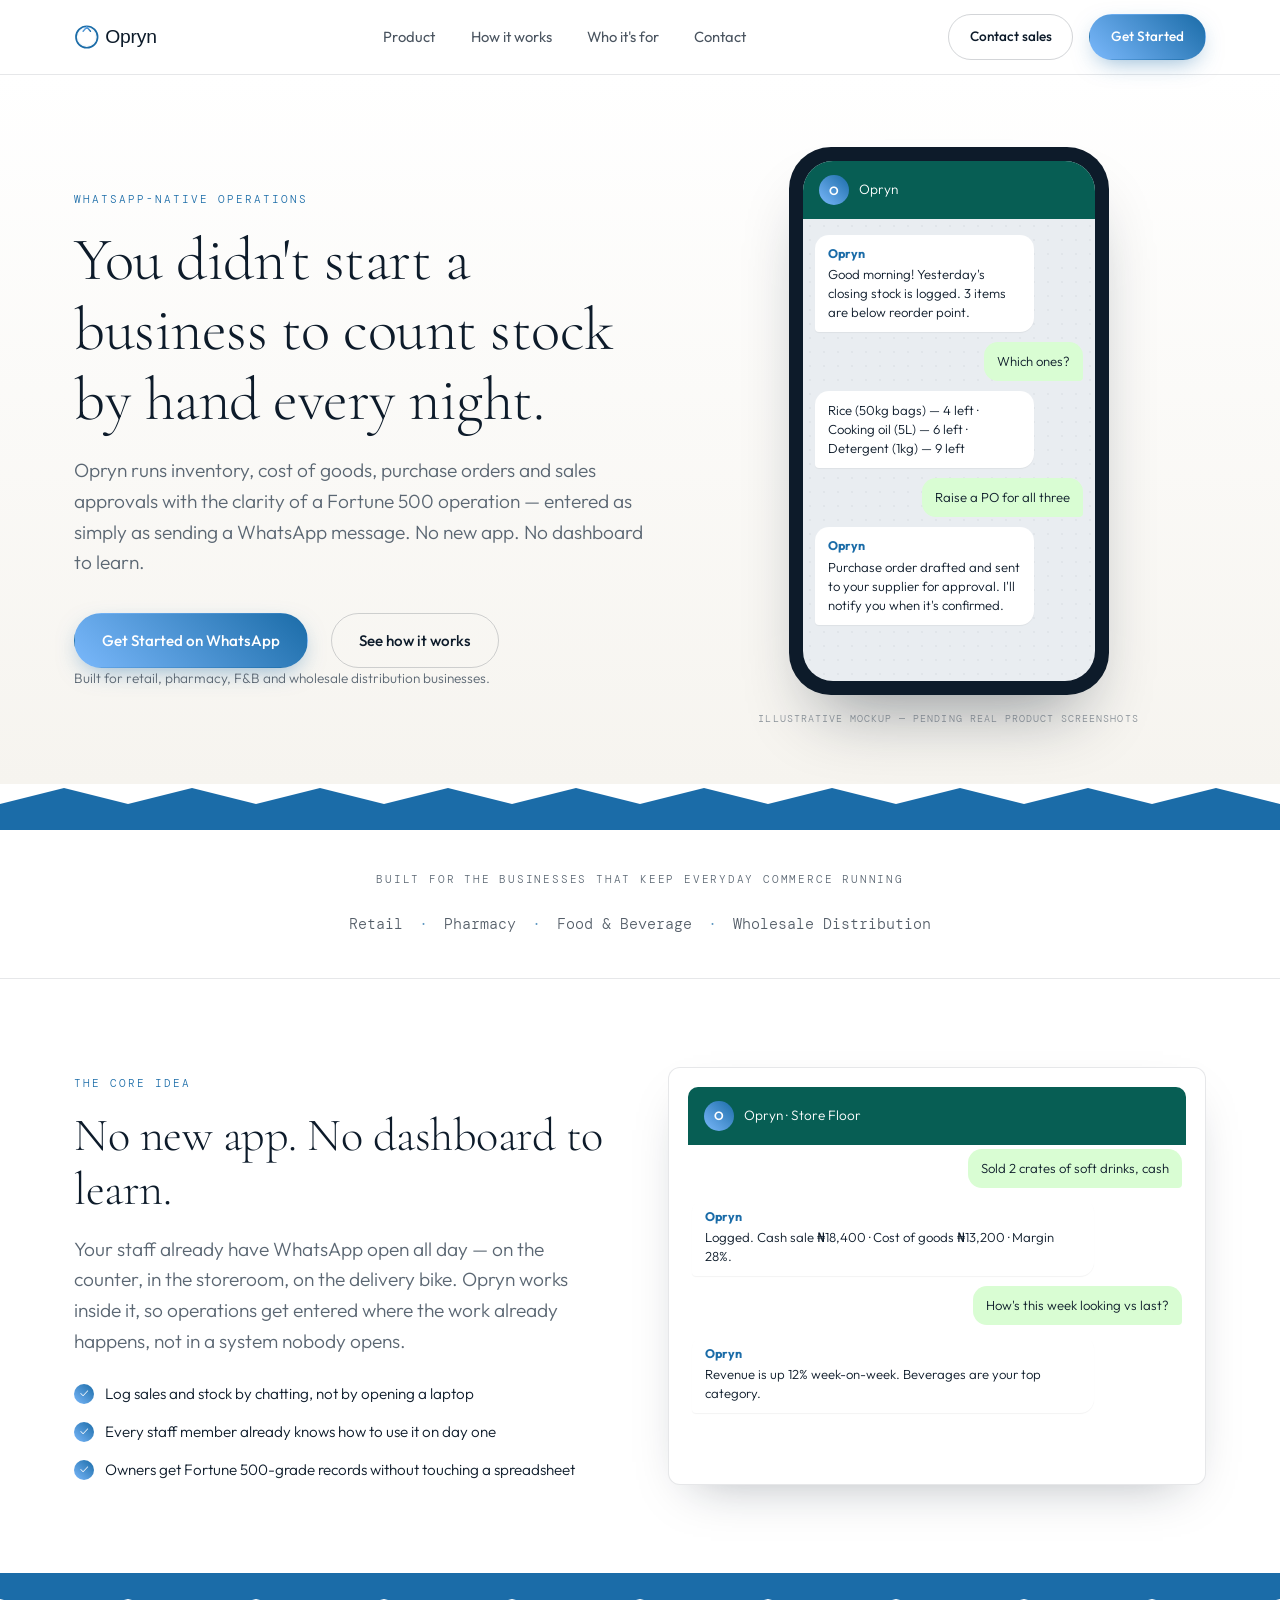
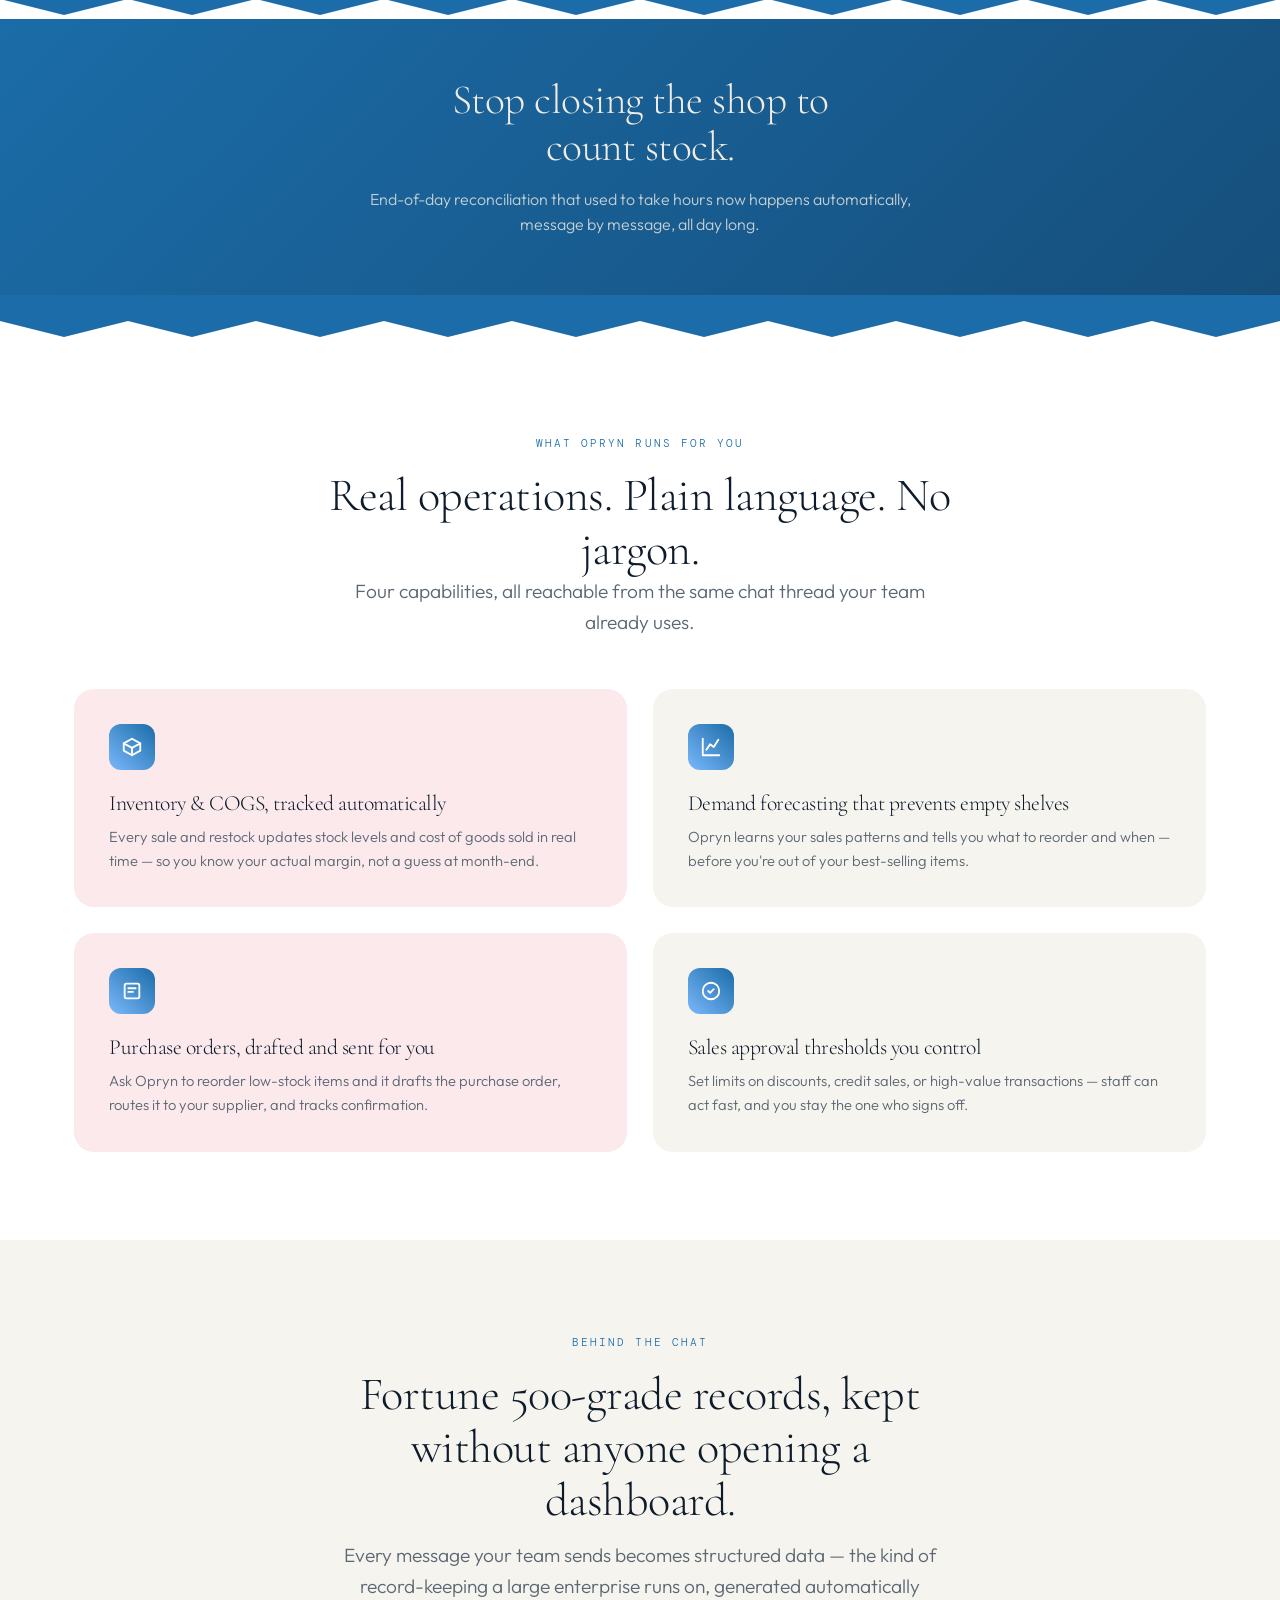
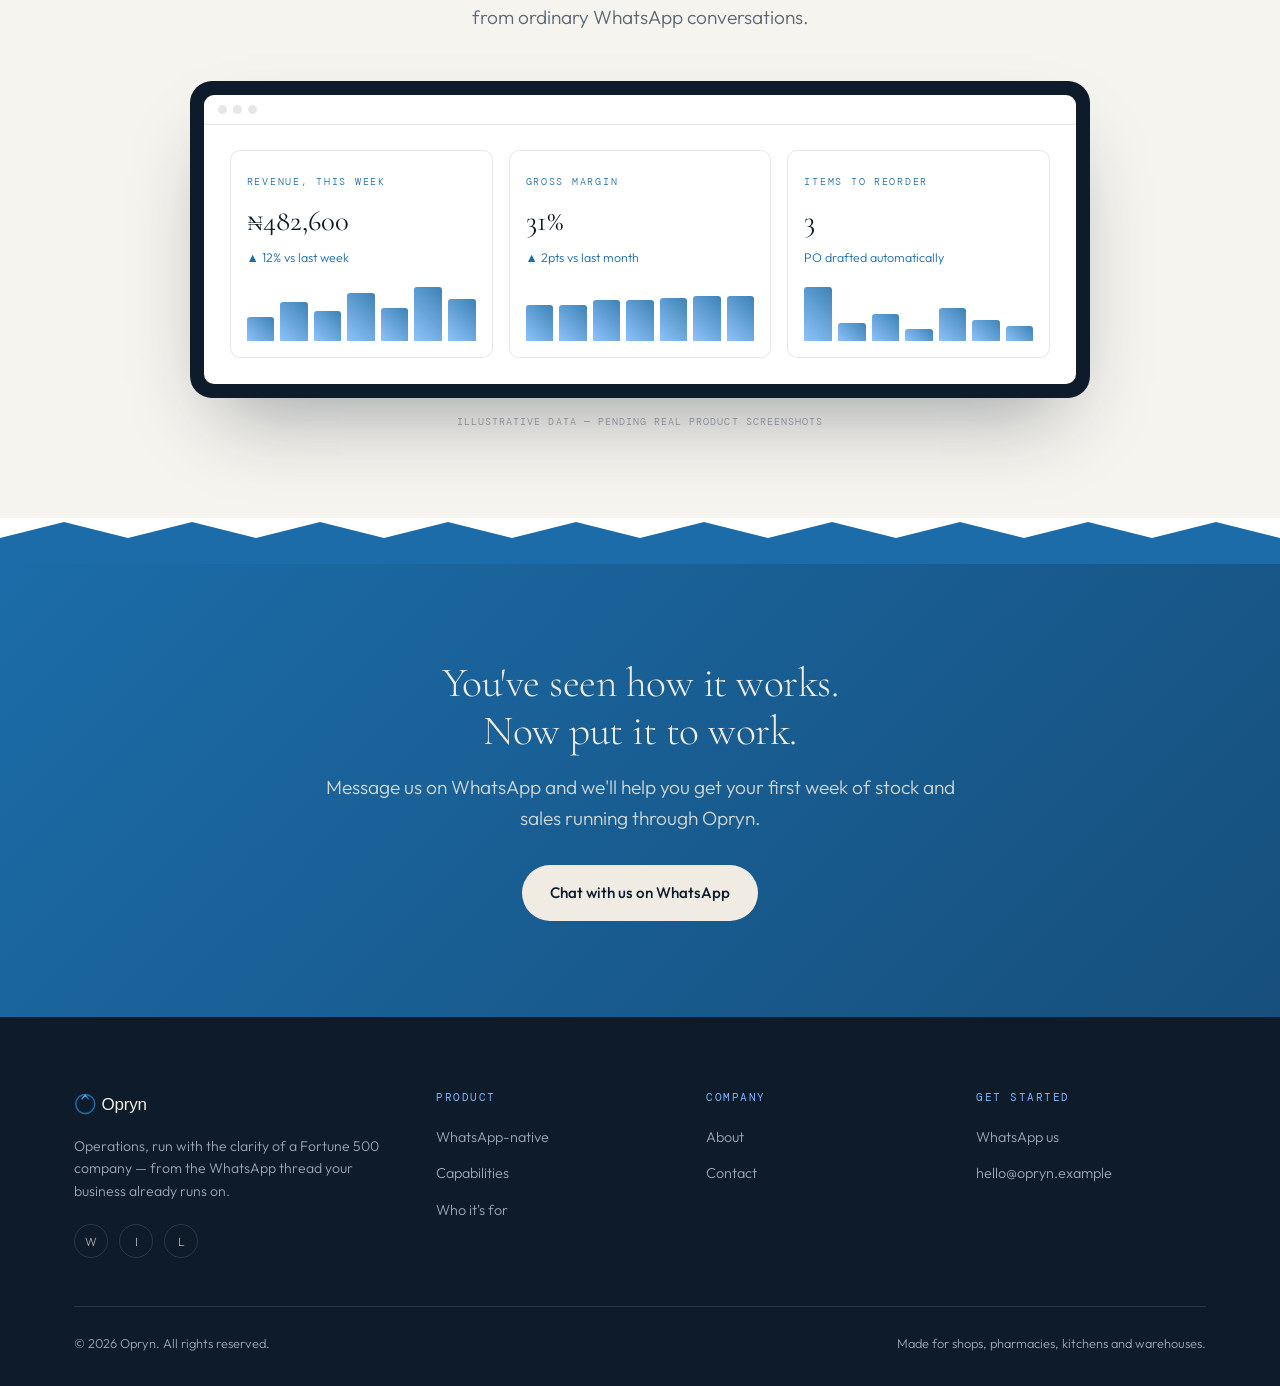
==== index.html @ f6ebc521 "Add first pass of Opryn landing page Static HTML/CSS/JS site following CLAUDE.md brand tokens and po" ====
<!DOCTYPE html>
<html lang="en">
<head>
  <meta charset="UTF-8">
  <meta name="viewport" content="width=device-width, initial-scale=1.0">
  <title>Opryn — Run your operations like a Fortune 500, from WhatsApp</title>
  <meta name="description" content="Opryn is the WhatsApp-native operations platform for traditional retail, pharmacy, F&B and wholesale businesses. Inventory, COGS, forecasting and purchase orders — no app to download, no dashboard to learn.">
  <link rel="icon" type="image/svg+xml" href="assets/icon-mark.svg">
  <link rel="preconnect" href="https://fonts.googleapis.com">
  <link href="https://fonts.googleapis.com/css2?family=Cormorant+Garamond:ital,wght@0,300;0,400;0,600;1,300&family=DM+Mono:wght@300;400;500&family=Outfit:wght@300;400;500;600;700&display=swap" rel="stylesheet">
  <link rel="stylesheet" href="css/styles.css">
</head>
<body>

  <!-- ============================= HEADER ============================= -->
  <header class="site-header">
    <nav class="nav container">
      <a href="#top" class="nav__logo">
        <img src="assets/logo-horizontal-light.svg" alt="Opryn">
      </a>

      <ul class="nav__links" id="navLinks">
        <li><a href="#whatsapp-native">Product</a></li>
        <li><a href="#capabilities">How it works</a></li>
        <li><a href="#who-its-for">Who it's for</a></li>
        <li><a href="#contact">Contact</a></li>
      </ul>

      <div class="nav__actions">
        <a href="#contact" class="btn btn--ghost btn--sm">Contact sales</a>
        <a href="https://wa.me/000000000000?text=Hi%20Opryn%2C%20I%27d%20like%20to%20get%20started" class="btn btn--primary btn--sm" target="_blank" rel="noopener">Get Started</a>
        <button class="nav__toggle" id="navToggle" aria-label="Toggle menu" aria-expanded="false">
          <span></span><span></span><span></span>
        </button>
      </div>
    </nav>
  </header>

  <main id="top">

    <!-- ============================= HERO ============================= -->
    <section class="hero">
      <div class="container hero__grid">
        <div class="hero__copy">
          <span class="eyebrow">WhatsApp-native operations</span>
          <h1>You didn't start a business to count stock by hand every night.</h1>
          <p class="lede">Opryn runs inventory, cost of goods, purchase orders and sales approvals with the clarity of a Fortune 500 operation — entered as simply as sending a WhatsApp message. No new app. No dashboard to learn.</p>

          <div class="hero__actions">
            <a href="https://wa.me/000000000000?text=Hi%20Opryn%2C%20I%27d%20like%20to%20get%20started" class="btn btn--primary" target="_blank" rel="noopener">
              Get Started on WhatsApp
            </a>
            <a href="#whatsapp-native" class="btn btn--ghost">See how it works</a>
          </div>
          <p class="hero__note">Built for retail, pharmacy, F&amp;B and wholesale distribution businesses.</p>
        </div>

        <div class="hero__visual">
          <div class="phone">
            <div class="phone__screen">
              <div class="phone__bar">
                <span class="avatar">O</span>
                <span>Opryn</span>
              </div>
              <div class="phone__thread">
                <div class="bubble bubble--in"><strong>Opryn</strong>Good morning! Yesterday's closing stock is logged. 3 items are below reorder point.</div>
                <div class="bubble bubble--out">Which ones?</div>
                <div class="bubble bubble--in">Rice (50kg bags) — 4 left · Cooking oil (5L) — 6 left · Detergent (1kg) — 9 left</div>
                <div class="bubble bubble--out">Raise a PO for all three</div>
                <div class="bubble bubble--in"><strong>Opryn</strong>Purchase order drafted and sent to your supplier for approval. I'll notify you when it's confirmed.</div>
              </div>
            </div>
          </div>
          <p class="mockup-flag">Illustrative mockup — pending real product screenshots</p>
        </div>
      </div>
    </section>

    <div class="wave-divider" aria-hidden="true">
      <svg viewBox="0 0 1200 46" preserveAspectRatio="none" xmlns="http://www.w3.org/2000/svg">
        <path d="M0,46 L0,20 L60,4 L120,20 L180,4 L240,20 L300,4 L360,20 L420,4 L480,20 L540,4 L600,20 L660,4 L720,20 L780,4 L840,20 L900,4 L960,20 L1020,4 L1080,20 L1140,4 L1200,20 L1200,46 Z" fill="#1B6CA8"/>
      </svg>
    </div>

    <!-- ============================= VERTICALS STRIP ============================= -->
    <section class="verticals" id="who-its-for">
      <div class="container">
        <p class="verticals__label">Built for the businesses that keep everyday commerce running</p>
        <div class="verticals__row">
          <span>Retail</span><span class="dot">·</span>
          <span>Pharmacy</span><span class="dot">·</span>
          <span>Food &amp; Beverage</span><span class="dot">·</span>
          <span>Wholesale Distribution</span>
        </div>
      </div>
    </section>

    <!-- ============================= ZERO DASHBOARD ============================= -->
    <section class="split" id="whatsapp-native">
      <div class="container split__grid">
        <div>
          <span class="eyebrow">The core idea</span>
          <h2>No new app. No dashboard to learn.</h2>
          <p class="lede">Your staff already have WhatsApp open all day — on the counter, in the storeroom, on the delivery bike. Opryn works inside it, so operations get entered where the work already happens, not in a system nobody opens.</p>
          <ul class="checklist">
            <li><span class="tick">✓</span> Log sales and stock by chatting, not by opening a laptop</li>
            <li><span class="tick">✓</span> Every staff member already knows how to use it on day one</li>
            <li><span class="tick">✓</span> Owners get Fortune 500-grade records without touching a spreadsheet</li>
          </ul>
        </div>

        <div class="visual-card chat-mock">
          <div class="phone__bar" style="border-radius: 10px 10px 0 0;">
            <span class="avatar">O</span>
            <span>Opryn · Store Floor</span>
          </div>
          <div class="phone__thread">
            <div class="bubble bubble--out">Sold 2 crates of soft drinks, cash</div>
            <div class="bubble bubble--in"><strong>Opryn</strong>Logged. Cash sale ₦18,400 · Cost of goods ₦13,200 · Margin 28%.</div>
            <div class="bubble bubble--out">How's this week looking vs last?</div>
            <div class="bubble bubble--in"><strong>Opryn</strong>Revenue is up 12% week-on-week. Beverages are your top category.</div>
          </div>
        </div>
      </div>
    </section>

    <!-- ============================= BANNER ============================= -->
    <div class="wave-divider" aria-hidden="true">
      <svg viewBox="0 0 1200 46" preserveAspectRatio="none" xmlns="http://www.w3.org/2000/svg">
        <path d="M0,0 L0,26 L60,42 L120,26 L180,42 L240,26 L300,42 L360,26 L420,42 L480,26 L540,42 L600,26 L660,42 L720,26 L780,42 L840,26 L900,42 L960,26 L1020,42 L1080,26 L1140,42 L1200,26 L1200,0 Z" fill="#1B6CA8"/>
      </svg>
    </div>
    <section class="banner">
      <div class="container">
        <h2>Stop closing the shop to count stock.</h2>
        <p>End-of-day reconciliation that used to take hours now happens automatically, message by message, all day long.</p>
      </div>
    </section>
    <div class="wave-divider" aria-hidden="true" style="transform: rotate(180deg);">
      <svg viewBox="0 0 1200 46" preserveAspectRatio="none" xmlns="http://www.w3.org/2000/svg">
        <path d="M0,46 L0,20 L60,4 L120,20 L180,4 L240,20 L300,4 L360,20 L420,4 L480,20 L540,4 L600,20 L660,4 L720,20 L780,4 L840,20 L900,4 L960,20 L1020,4 L1080,20 L1140,4 L1200,20 L1200,46 Z" fill="#1B6CA8"/>
      </svg>
    </div>

    <!-- ============================= CAPABILITIES GRID ============================= -->
    <section class="features" id="capabilities">
      <div class="container">
        <div class="features__head">
          <span class="eyebrow">What Opryn runs for you</span>
          <h2>Real operations. Plain language. No jargon.</h2>
          <p class="lede">Four capabilities, all reachable from the same chat thread your team already uses.</p>
        </div>

        <div class="feature-grid">
          <article class="feature-card">
            <div class="icon">
              <svg viewBox="0 0 24 24" fill="none" stroke-width="2" stroke-linecap="round" stroke-linejoin="round"><path d="M21 8l-9-5-9 5 9 5 9-5z"/><path d="M3 8v8l9 5 9-5V8"/><path d="M12 13v8"/></svg>
            </div>
            <h3>Inventory &amp; COGS, tracked automatically</h3>
            <p>Every sale and restock updates stock levels and cost of goods sold in real time — so you know your actual margin, not a guess at month-end.</p>
          </article>

          <article class="feature-card">
            <div class="icon">
              <svg viewBox="0 0 24 24" fill="none" stroke-width="2" stroke-linecap="round" stroke-linejoin="round"><path d="M3 3v18h18"/><path d="M7 15l4-6 4 3 5-8"/></svg>
            </div>
            <h3>Demand forecasting that prevents empty shelves</h3>
            <p>Opryn learns your sales patterns and tells you what to reorder and when — before you're out of your best-selling items.</p>
          </article>

          <article class="feature-card">
            <div class="icon">
              <svg viewBox="0 0 24 24" fill="none" stroke-width="2" stroke-linecap="round" stroke-linejoin="round"><rect x="4" y="4" width="16" height="16" rx="2"/><path d="M8 9h8M8 13h5"/></svg>
            </div>
            <h3>Purchase orders, drafted and sent for you</h3>
            <p>Ask Opryn to reorder low-stock items and it drafts the purchase order, routes it to your supplier, and tracks confirmation.</p>
          </article>

          <article class="feature-card">
            <div class="icon">
              <svg viewBox="0 0 24 24" fill="none" stroke-width="2" stroke-linecap="round" stroke-linejoin="round"><path d="M9 12l2 2 4-4"/><circle cx="12" cy="12" r="9"/></svg>
            </div>
            <h3>Sales approval thresholds you control</h3>
            <p>Set limits on discounts, credit sales, or high-value transactions — staff can act fast, and you stay the one who signs off.</p>
          </article>
        </div>
      </div>
    </section>

    <!-- ============================= PROOF / MOCKUP ============================= -->
    <section class="proof">
      <div class="container">
        <div class="proof__head">
          <span class="eyebrow">Behind the chat</span>
          <h2>Fortune 500-grade records, kept without anyone opening a dashboard.</h2>
          <p class="lede">Every message your team sends becomes structured data — the kind of record-keeping a large enterprise runs on, generated automatically from ordinary WhatsApp conversations.</p>
        </div>

        <div class="device-frame">
          <div class="device-frame__screen">
            <div class="device-frame__bar"><span></span><span></span><span></span></div>
            <div class="device-frame__body">
              <div class="dash-card">
                <span class="eyebrow">Revenue, this week</span>
                <div class="value">₦482,600</div>
                <div class="delta">▲ 12% vs last week</div>
                <div class="bar-row"><i style="height:40%"></i><i style="height:65%"></i><i style="height:50%"></i><i style="height:80%"></i><i style="height:55%"></i><i style="height:90%"></i><i style="height:70%"></i></div>
              </div>
              <div class="dash-card">
                <span class="eyebrow">Gross margin</span>
                <div class="value">31%</div>
                <div class="delta">▲ 2pts vs last month</div>
                <div class="bar-row"><i style="height:60%"></i><i style="height:60%"></i><i style="height:68%"></i><i style="height:68%"></i><i style="height:72%"></i><i style="height:75%"></i><i style="height:75%"></i></div>
              </div>
              <div class="dash-card">
                <span class="eyebrow">Items to reorder</span>
                <div class="value">3</div>
                <div class="delta">PO drafted automatically</div>
                <div class="bar-row"><i style="height:90%"></i><i style="height:30%"></i><i style="height:45%"></i><i style="height:20%"></i><i style="height:55%"></i><i style="height:35%"></i><i style="height:25%"></i></div>
              </div>
            </div>
          </div>
        </div>
        <p class="mockup-flag">Illustrative data — pending real product screenshots</p>
      </div>
    </section>

    <div class="wave-divider" aria-hidden="true">
      <svg viewBox="0 0 1200 46" preserveAspectRatio="none" xmlns="http://www.w3.org/2000/svg">
        <path d="M0,46 L0,20 L60,4 L120,20 L180,4 L240,20 L300,4 L360,20 L420,4 L480,20 L540,4 L600,20 L660,4 L720,20 L780,4 L840,20 L900,4 L960,20 L1020,4 L1080,20 L1140,4 L1200,20 L1200,46 Z" fill="#1B6CA8"/>
      </svg>
    </div>

    <!-- ============================= FINAL CTA ============================= -->
    <section class="final-cta banner" id="contact">
      <div class="container">
        <h2>You've seen how it works. Now put it to work.</h2>
        <p class="lede" style="color: rgba(240,236,228,0.85); margin: 0 auto 2rem;">Message us on WhatsApp and we'll help you get your first week of stock and sales running through Opryn.</p>
        <div class="hero__actions">
          <a href="https://wa.me/000000000000?text=Hi%20Opryn%2C%20I%27d%20like%20to%20get%20started" class="btn btn--on-dark" target="_blank" rel="noopener">Chat with us on WhatsApp</a>
        </div>
      </div>
    </section>

  </main>

  <!-- ============================= FOOTER ============================= -->
  <footer class="site-footer">
    <div class="container">
      <div class="footer__top">
        <div class="footer__brand">
          <img src="assets/logo-horizontal-dark.svg" alt="Opryn">
          <p>Operations, run with the clarity of a Fortune 500 company — from the WhatsApp thread your business already runs on.</p>
          <div class="footer__social">
            <!-- Placeholder — replace with real social profiles when available -->
            <a href="#" aria-label="WhatsApp">W</a>
            <a href="#" aria-label="Instagram">I</a>
            <a href="#" aria-label="LinkedIn">L</a>
          </div>
        </div>

        <div class="footer__col">
          <h4>Product</h4>
          <ul>
            <li><a href="#whatsapp-native">WhatsApp-native</a></li>
            <li><a href="#capabilities">Capabilities</a></li>
            <li><a href="#who-its-for">Who it's for</a></li>
          </ul>
        </div>

        <div class="footer__col">
          <h4>Company</h4>
          <ul>
            <li><a href="#top">About</a></li>
            <li><a href="#contact">Contact</a></li>
          </ul>
        </div>

        <div class="footer__col">
          <h4>Get started</h4>
          <ul>
            <li><a href="https://wa.me/000000000000" target="_blank" rel="noopener">WhatsApp us</a></li>
            <!-- Placeholder — replace with real contact email when available -->
            <li><a href="mailto:hello@opryn.example">hello@opryn.example</a></li>
          </ul>
        </div>
      </div>

      <div class="footer__bottom">
        <span>&copy; 2026 Opryn. All rights reserved.</span>
        <span>Made for shops, pharmacies, kitchens and warehouses.</span>
      </div>
    </div>
  </footer>

  <script src="js/main.js"></script>
</body>
</html>
---- css/styles.css ----
/* ==========================================================================
   Opryn — Landing Page Styles
   Brand tokens per CLAUDE.md (Opryn OS 2.0 Premium Brand Identity System)
   ========================================================================== */

:root {
  --navy: #0D1B2A;
  --primary-blue: #1B6CA8;
  --accent-blue: #4f9cf9;
  --light-blue: #7ab8fb;
  --cream: #f0ece4;
  --dark-bg: #0a0a0a;

  --ink: var(--navy);
  --muted: #5b6773;
  --muted-on-dark: #9aa7b4;
  --line: rgba(13, 27, 42, 0.1);
  --surface: #ffffff;
  --surface-tint: #f6f4ef;
  --pink: #fbe9ec;

  --gradient: linear-gradient(45deg, var(--light-blue), var(--primary-blue));

  --font-display: 'Cormorant Garamond', Georgia, serif;
  --font-body: 'Outfit', -apple-system, BlinkMacSystemFont, 'Segoe UI', sans-serif;
  --font-mono: 'DM Mono', 'SFMono-Regular', Consolas, monospace;

  --container: 1180px;
  --radius: 20px;
  --radius-sm: 12px;
}

* { box-sizing: border-box; margin: 0; padding: 0; }

html { scroll-behavior: smooth; }

body {
  font-family: var(--font-body);
  font-weight: 300;
  color: var(--ink);
  background: var(--surface);
  line-height: 1.6;
  -webkit-font-smoothing: antialiased;
  overflow-x: hidden;
}

img, svg { max-width: 100%; display: block; }

a { color: inherit; text-decoration: none; }

.container {
  max-width: var(--container);
  margin: 0 auto;
  padding: 0 24px;
}

.eyebrow {
  font-family: var(--font-mono);
  font-size: 0.7rem;
  letter-spacing: 0.18em;
  text-transform: uppercase;
  color: var(--primary-blue);
  margin-bottom: 1rem;
  display: inline-block;
}

.eyebrow--on-dark { color: var(--light-blue); }

h1, h2, h3 {
  font-family: var(--font-display);
  font-weight: 300;
  line-height: 1.15;
  letter-spacing: -0.5px;
  color: var(--ink);
}

h2 { font-size: clamp(2rem, 4vw, 2.9rem); }
h3 { font-size: clamp(1.4rem, 2.4vw, 1.8rem); }

p { color: var(--muted); }

.lede {
  font-size: clamp(1.05rem, 1.6vw, 1.2rem);
  color: var(--muted);
  max-width: 46ch;
  font-weight: 300;
}

/* ---- Buttons ---- */

.btn {
  display: inline-flex;
  align-items: center;
  gap: 0.5rem;
  font-family: var(--font-body);
  font-weight: 500;
  font-size: 0.95rem;
  padding: 0.9rem 1.7rem;
  border-radius: 999px;
  border: 1px solid transparent;
  cursor: pointer;
  transition: transform 0.15s ease, box-shadow 0.15s ease, background 0.15s ease;
  white-space: nowrap;
}

.btn--primary {
  background: var(--gradient);
  color: #fff;
  box-shadow: 0 8px 24px -8px rgba(27, 108, 168, 0.55);
}

.btn--primary:hover { transform: translateY(-2px); box-shadow: 0 12px 28px -8px rgba(27, 108, 168, 0.6); }

.btn--ghost {
  background: transparent;
  border-color: rgba(13, 27, 42, 0.18);
  color: var(--ink);
}

.btn--ghost:hover { border-color: var(--primary-blue); color: var(--primary-blue); }

.btn--on-dark {
  background: var(--cream);
  color: var(--navy);
}

.btn--on-dark:hover { transform: translateY(-2px); }

.btn--sm { padding: 0.7rem 1.3rem; font-size: 0.85rem; }

/* ==========================================================================
   Header / Nav
   ========================================================================== */

.site-header {
  position: sticky;
  top: 0;
  z-index: 100;
  background: rgba(255, 255, 255, 0.9);
  backdrop-filter: blur(10px);
  border-bottom: 1px solid var(--line);
}

.nav {
  display: flex;
  align-items: center;
  justify-content: space-between;
  padding: 14px 24px;
}

.nav__logo { display: flex; align-items: center; }
.nav__logo img { height: 34px; width: auto; }

.nav__links {
  display: flex;
  gap: 2.2rem;
  list-style: none;
  font-size: 0.92rem;
  font-weight: 400;
}

.nav__links a { color: var(--ink); opacity: 0.75; transition: opacity 0.15s; }
.nav__links a:hover { opacity: 1; }

.nav__actions { display: flex; align-items: center; gap: 1rem; }

.nav__toggle {
  display: none;
  background: none;
  border: none;
  cursor: pointer;
  padding: 8px;
}
.nav__toggle span {
  display: block;
  width: 22px;
  height: 2px;
  background: var(--navy);
  margin: 5px 0;
  transition: transform 0.2s, opacity 0.2s;
}

/* ==========================================================================
   Hero
   ========================================================================== */

.hero {
  padding: 4.5rem 0 3.5rem;
  background: linear-gradient(180deg, var(--surface) 0%, var(--surface-tint) 100%);
}

.hero__grid {
  display: grid;
  grid-template-columns: 1.05fr 0.95fr;
  gap: 3rem;
  align-items: center;
}

.hero h1 {
  font-size: clamp(2.4rem, 5vw, 3.8rem);
  margin-bottom: 1.3rem;
}

.hero__actions {
  display: flex;
  align-items: center;
  gap: 1.4rem;
  margin-top: 2.2rem;
  flex-wrap: wrap;
}

.hero__note {
  font-size: 0.85rem;
  color: var(--muted);
}

/* Phone mockup (placeholder — no real product screenshots yet) */

.phone {
  position: relative;
  margin: 0 auto;
  width: min(320px, 84vw);
  border-radius: 42px;
  background: var(--navy);
  padding: 14px;
  box-shadow: 0 40px 70px -30px rgba(13, 27, 42, 0.45);
}

.phone__screen {
  background: #e9edf1;
  border-radius: 30px;
  overflow: hidden;
  min-height: 520px;
  display: flex;
  flex-direction: column;
}

.phone__bar {
  background: #075e54;
  color: #fff;
  padding: 14px 16px;
  display: flex;
  align-items: center;
  gap: 10px;
  font-size: 0.85rem;
}

.phone__bar .avatar {
  width: 30px;
  height: 30px;
  border-radius: 50%;
  background: var(--gradient);
  display: flex;
  align-items: center;
  justify-content: center;
  font-family: var(--font-body);
  font-weight: 600;
  font-size: 0.75rem;
  color: #fff;
}

.phone__thread {
  flex: 1;
  padding: 16px 12px;
  display: flex;
  flex-direction: column;
  gap: 10px;
  background-image: radial-gradient(rgba(13,27,42,0.04) 1px, transparent 1px);
  background-size: 14px 14px;
}

.bubble {
  max-width: 82%;
  padding: 10px 13px;
  border-radius: 14px;
  font-size: 0.82rem;
  line-height: 1.45;
}

.bubble--in {
  background: #fff;
  align-self: flex-start;
  border-bottom-left-radius: 4px;
  color: var(--ink);
  box-shadow: 0 1px 1px rgba(0,0,0,0.05);
}

.bubble--out {
  background: #d9fdd3;
  align-self: flex-end;
  border-bottom-right-radius: 4px;
  color: var(--ink);
}

.bubble strong { display: block; font-size: 0.78rem; color: var(--primary-blue); margin-bottom: 2px; }

.mockup-flag {
  text-align: center;
  font-family: var(--font-mono);
  font-size: 0.65rem;
  letter-spacing: 0.1em;
  text-transform: uppercase;
  color: var(--muted);
  margin-top: 1rem;
  opacity: 0.7;
}

/* ==========================================================================
   Wave divider
   ========================================================================== */

.wave-divider {
  display: block;
  width: 100%;
  line-height: 0;
}

.wave-divider svg { width: 100%; height: 46px; display: block; }

/* ==========================================================================
   Verticals strip
   ========================================================================== */

.verticals {
  padding: 2.6rem 0;
  background: var(--surface);
  border-bottom: 1px solid var(--line);
}

.verticals__label {
  text-align: center;
  font-family: var(--font-mono);
  font-size: 0.7rem;
  letter-spacing: 0.16em;
  text-transform: uppercase;
  color: var(--muted);
  margin-bottom: 1.4rem;
}

.verticals__row {
  display: flex;
  flex-wrap: wrap;
  justify-content: center;
  gap: 0.6rem 0;
  font-family: var(--font-mono);
  font-size: 0.95rem;
  color: var(--ink);
  opacity: 0.7;
}

.verticals__row span.dot { margin: 0 1rem; color: var(--primary-blue); }

/* ==========================================================================
   Split section (text + visual)
   ========================================================================== */

.split {
  padding: 5.5rem 0;
}

.split__grid {
  display: grid;
  grid-template-columns: 1fr 1fr;
  gap: 3.5rem;
  align-items: center;
}

.split--reverse .split__grid { direction: rtl; }
.split--reverse .split__grid > * { direction: ltr; }

.split h2 { margin-bottom: 1.1rem; }

.split ul.checklist {
  list-style: none;
  margin-top: 1.6rem;
  display: flex;
  flex-direction: column;
  gap: 0.85rem;
}

.split ul.checklist li {
  display: flex;
  gap: 0.7rem;
  align-items: flex-start;
  font-size: 0.95rem;
  color: var(--ink);
}

.split ul.checklist li .tick {
  flex: none;
  width: 20px;
  height: 20px;
  border-radius: 50%;
  background: var(--gradient);
  color: #fff;
  font-size: 0.7rem;
  display: flex;
  align-items: center;
  justify-content: center;
  margin-top: 2px;
}

.visual-card {
  background: var(--surface-tint);
  border-radius: var(--radius);
  padding: 2rem;
  border: 1px solid var(--line);
}

/* Chat mockup card used inside split sections */
.chat-mock {
  background: #fff;
  border-radius: var(--radius-sm);
  padding: 1.2rem;
  box-shadow: 0 20px 50px -25px rgba(13,27,42,0.35);
}

.chat-mock .phone__thread { min-height: 320px; padding: 4px; background: none; }

/* ==========================================================================
   Banner (full-bleed blue)
   ========================================================================== */

.banner {
  background: var(--primary-blue);
  background-image: linear-gradient(135deg, var(--primary-blue) 0%, #164f7c 100%);
  color: var(--cream);
  padding: 3.6rem 0;
  text-align: center;
}

.banner h2 {
  color: var(--cream);
  font-size: clamp(1.8rem, 4vw, 2.6rem);
  max-width: 20ch;
  margin: 0 auto;
}

.banner p { color: rgba(240, 236, 228, 0.8); margin-top: 0.9rem; max-width: 50ch; margin-left: auto; margin-right: auto; }

/* ==========================================================================
   Feature grid
   ========================================================================== */

.features {
  padding: 5.5rem 0;
  background: var(--surface);
}

.features__head {
  max-width: 640px;
  margin: 0 auto 3.2rem;
  text-align: center;
}

.features__head .lede { margin: 0 auto; }

.feature-grid {
  display: grid;
  grid-template-columns: repeat(2, 1fr);
  gap: 1.6rem;
}

.feature-card {
  background: var(--pink);
  border-radius: var(--radius);
  padding: 2.2rem;
  transition: transform 0.2s ease;
}

.feature-card:nth-child(2n) { background: var(--surface-tint); }

.feature-card:hover { transform: translateY(-4px); }

.feature-card .icon {
  width: 46px;
  height: 46px;
  border-radius: 12px;
  background: var(--gradient);
  display: flex;
  align-items: center;
  justify-content: center;
  margin-bottom: 1.3rem;
}

.feature-card .icon svg { width: 22px; height: 22px; stroke: #fff; }

.feature-card h3 { margin-bottom: 0.6rem; font-size: 1.35rem; }

.feature-card p { font-size: 0.92rem; }

/* ==========================================================================
   Proof / mockup section
   ========================================================================== */

.proof {
  padding: 5.5rem 0;
  background: var(--surface-tint);
}

.proof__head {
  text-align: center;
  max-width: 620px;
  margin: 0 auto 3rem;
}

.proof__head .lede { margin: 0.8rem auto 0; }

.device-frame {
  background: var(--navy);
  border-radius: 22px;
  padding: 14px;
  box-shadow: 0 40px 80px -30px rgba(13,27,42,0.4);
  max-width: 900px;
  margin: 0 auto;
}

.device-frame__screen {
  background: #fff;
  border-radius: 10px;
  overflow: hidden;
}

.device-frame__bar {
  display: flex;
  gap: 6px;
  padding: 10px 14px;
  border-bottom: 1px solid var(--line);
}

.device-frame__bar span {
  width: 9px; height: 9px; border-radius: 50%; background: var(--line);
}

.device-frame__body {
  padding: 1.6rem;
  display: grid;
  grid-template-columns: repeat(3, 1fr);
  gap: 1rem;
}

.dash-card {
  border: 1px solid var(--line);
  border-radius: 10px;
  padding: 1rem;
}

.dash-card .eyebrow { margin-bottom: 0.5rem; font-size: 0.6rem; }
.dash-card .value { font-family: var(--font-display); font-size: 1.8rem; color: var(--ink); font-weight: 400; }
.dash-card .delta { font-size: 0.78rem; color: var(--primary-blue); margin-top: 0.3rem; }

.bar-row { display: flex; align-items: flex-end; gap: 6px; height: 60px; margin-top: 0.8rem; }
.bar-row i { flex: 1; background: var(--gradient); border-radius: 3px 3px 0 0; opacity: 0.85; }

/* ==========================================================================
   Final CTA
   ========================================================================== */

.final-cta {
  padding: 6rem 0;
  text-align: center;
}

.final-cta h2 { max-width: 22ch; margin: 0 auto 1rem; }
.final-cta .lede { margin: 0 auto 2rem; }
.final-cta .hero__actions { justify-content: center; margin-top: 0; }

/* ==========================================================================
   Footer
   ========================================================================== */

.site-footer {
  background: var(--navy);
  color: var(--cream);
  padding: 4.5rem 0 2rem;
}

.footer__top {
  display: grid;
  grid-template-columns: 1.4fr repeat(3, 1fr);
  gap: 2.5rem;
  padding-bottom: 3rem;
  border-bottom: 1px solid rgba(240, 236, 228, 0.12);
}

.footer__brand img { height: 30px; margin-bottom: 1rem; }
.footer__brand p { color: var(--muted-on-dark); font-size: 0.88rem; max-width: 34ch; }

.footer__social {
  display: flex;
  gap: 0.7rem;
  margin-top: 1.4rem;
}

.footer__social a {
  width: 34px; height: 34px;
  border: 1px solid rgba(240,236,228,0.2);
  border-radius: 50%;
  display: flex; align-items: center; justify-content: center;
  font-size: 0.75rem;
  color: var(--cream);
  opacity: 0.7;
}
.footer__social a:hover { opacity: 1; border-color: var(--light-blue); }

.footer__col h4 {
  font-family: var(--font-mono);
  font-size: 0.68rem;
  letter-spacing: 0.14em;
  text-transform: uppercase;
  color: var(--light-blue);
  margin-bottom: 1.1rem;
  font-weight: 400;
}

.footer__col ul { list-style: none; display: flex; flex-direction: column; gap: 0.7rem; }
.footer__col a { color: var(--muted-on-dark); font-size: 0.9rem; }
.footer__col a:hover { color: var(--cream); }

.footer__bottom {
  display: flex;
  justify-content: space-between;
  align-items: center;
  flex-wrap: wrap;
  gap: 1rem;
  padding-top: 1.6rem;
  font-size: 0.8rem;
  color: var(--muted-on-dark);
}

/* ==========================================================================
   Mobile menu
   ========================================================================== */

.nav__links.is-open {
  display: flex;
}

/* ==========================================================================
   Responsive
   ========================================================================== */

@media (max-width: 900px) {
  .hero__grid,
  .split__grid,
  .footer__top {
    grid-template-columns: 1fr;
  }

  .split--reverse .split__grid { direction: ltr; }

  .split__grid > *:first-child { order: 2; }
  .split__grid > *:last-child { order: 1; }
  .split--reverse .split__grid > *:first-child { order: 1; }
  .split--reverse .split__grid > *:last-child { order: 2; }

  .feature-grid { grid-template-columns: 1fr; }
  .device-frame__body { grid-template-columns: 1fr; }

  .footer__top { gap: 2.2rem; }
}

@media (max-width: 760px) {
  .nav__links {
    display: none;
    position: absolute;
    top: 100%;
    left: 0;
    right: 0;
    background: var(--surface);
    flex-direction: column;
    padding: 1.5rem 24px;
    gap: 1.2rem;
    border-bottom: 1px solid var(--line);
  }

  .nav__toggle { display: block; }
  .nav__actions .btn--ghost { display: none; }

  .hero { padding: 3rem 0 2.5rem; }
  .split { padding: 3.5rem 0; }
  .features, .proof { padding: 3.5rem 0; }
  .final-cta { padding: 4rem 0; }
}
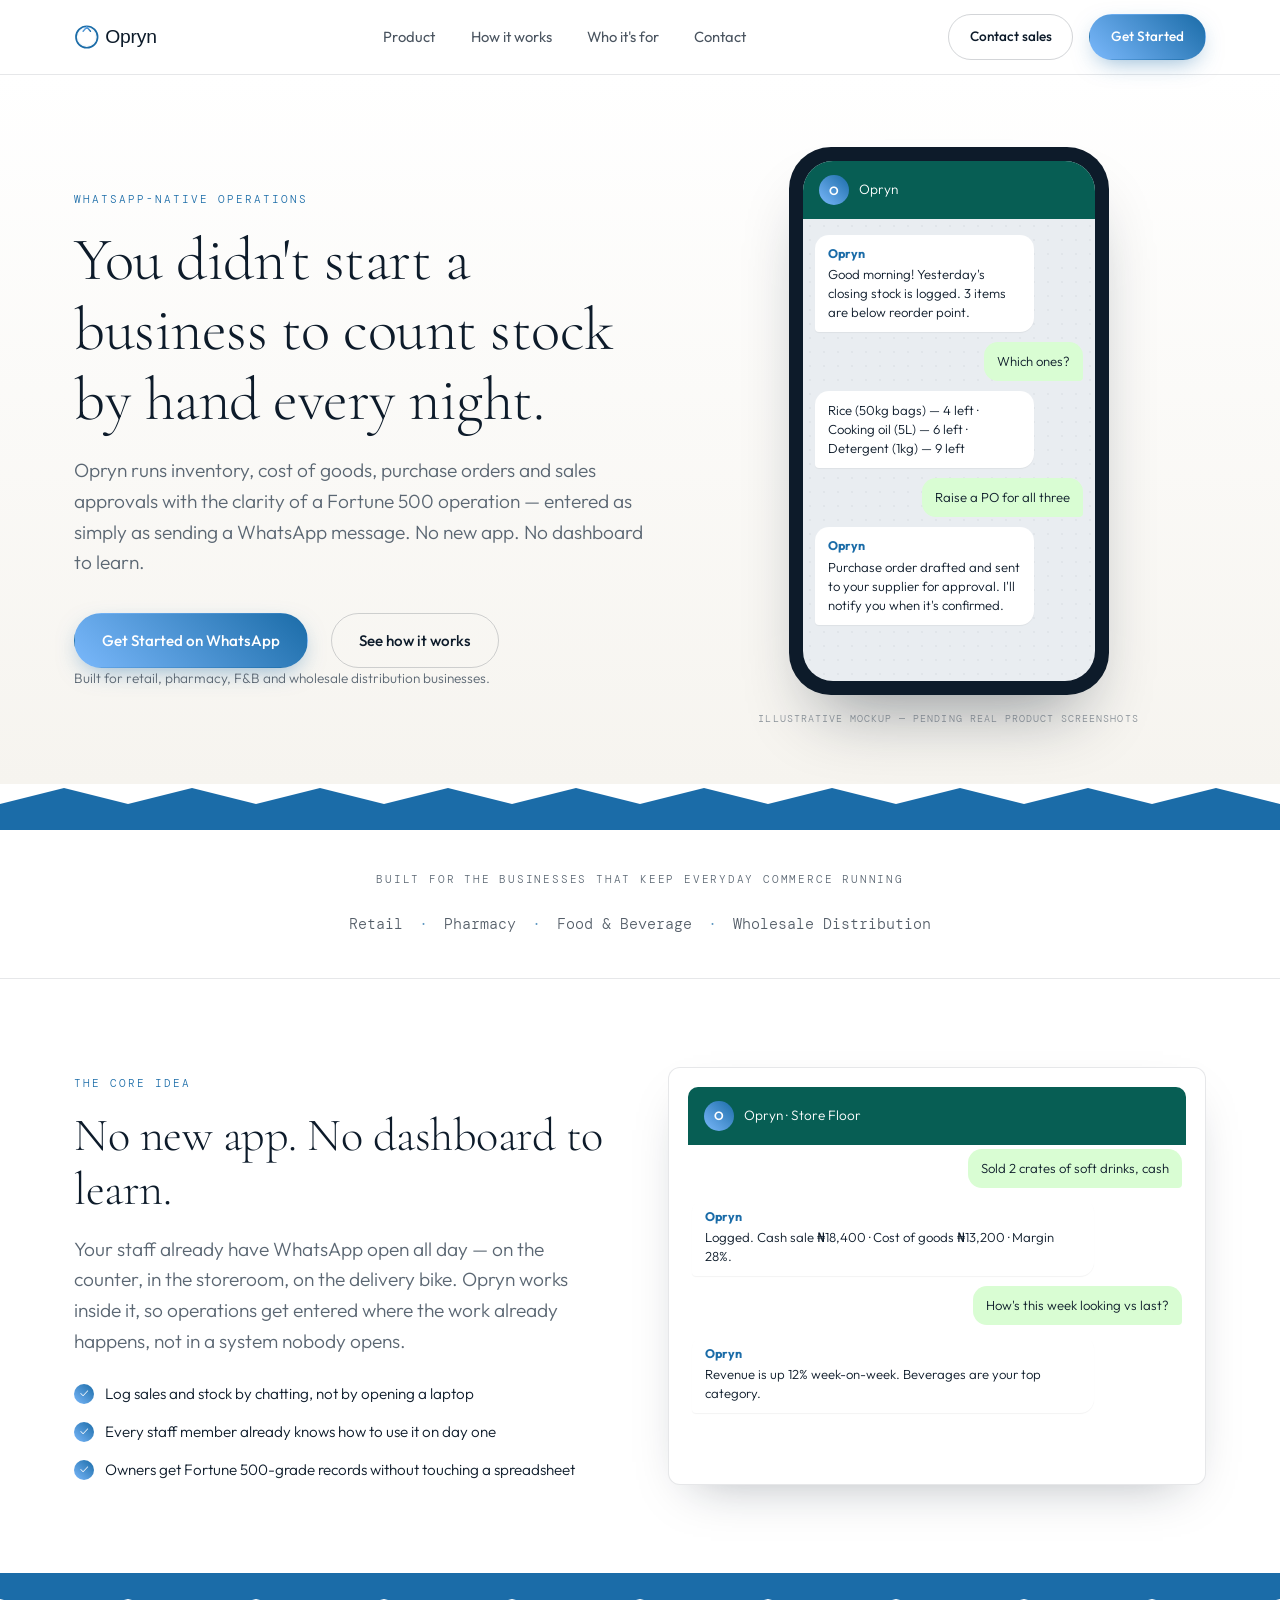
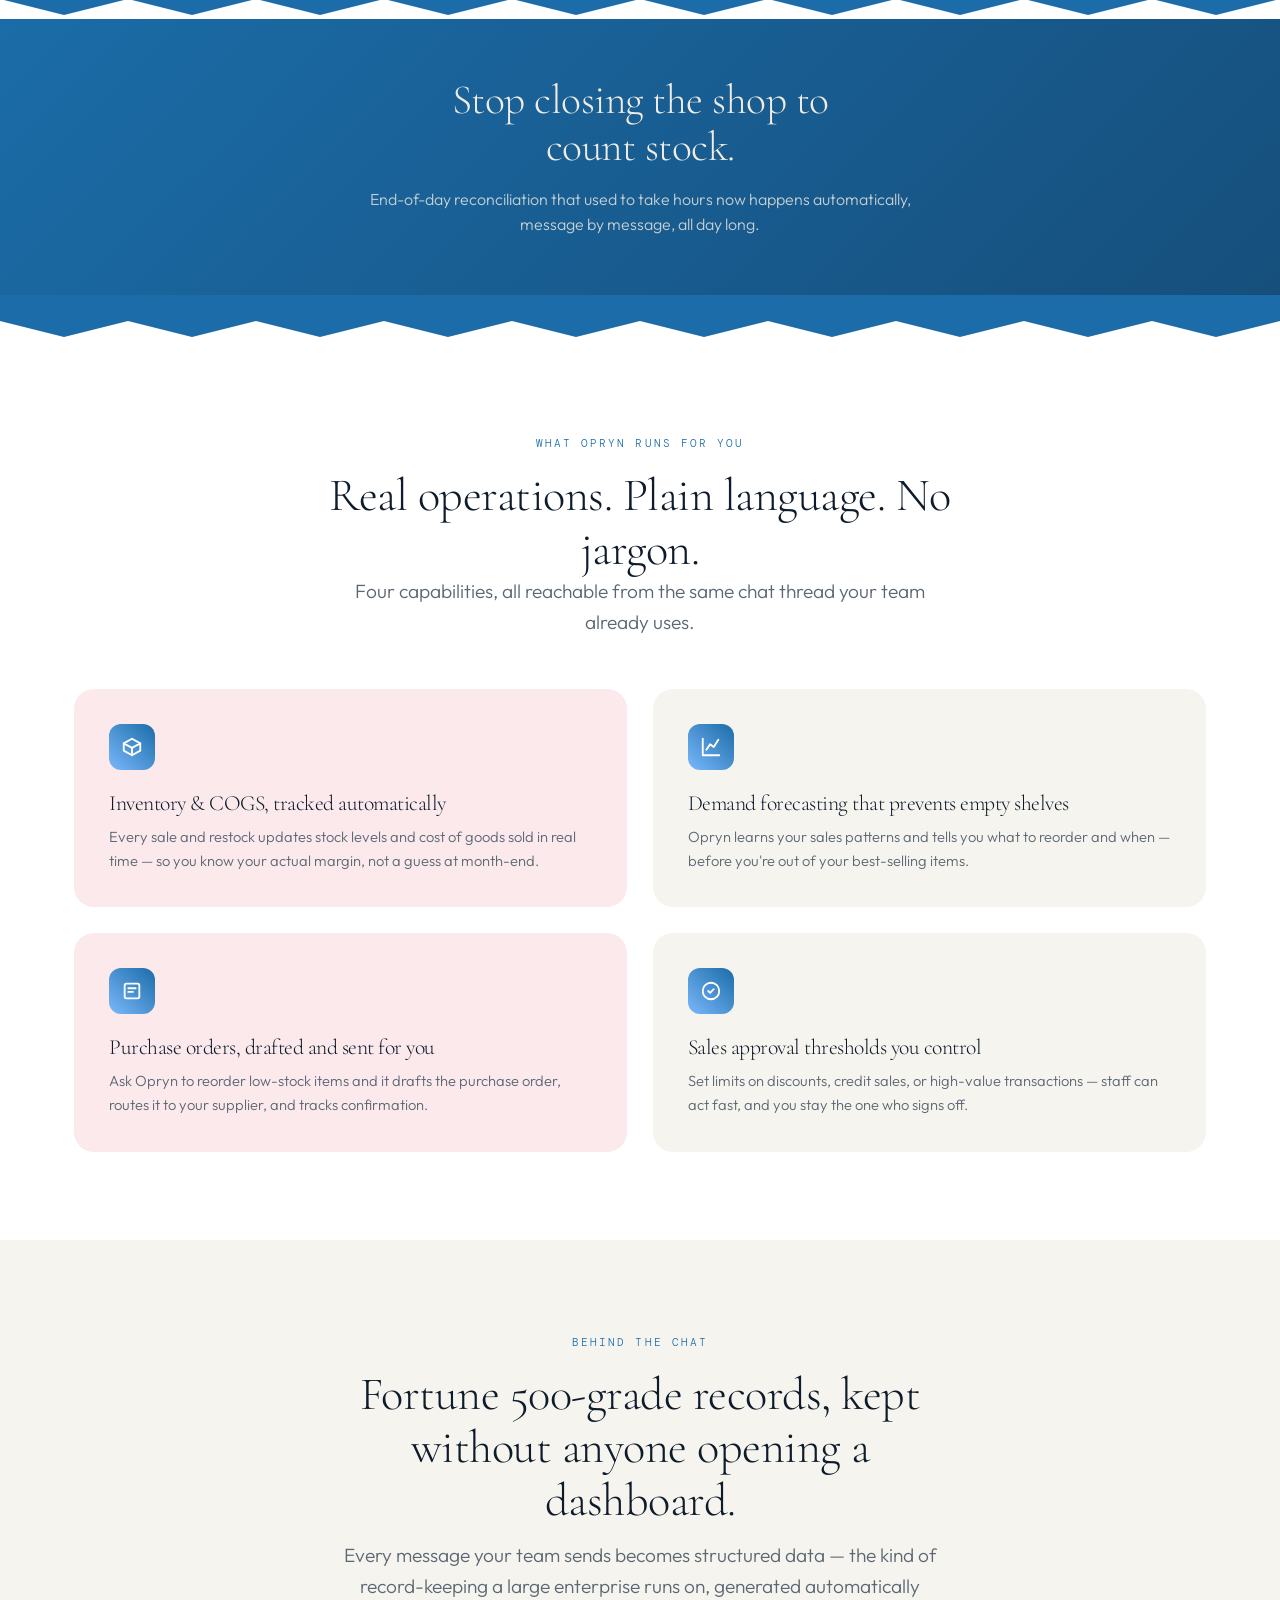
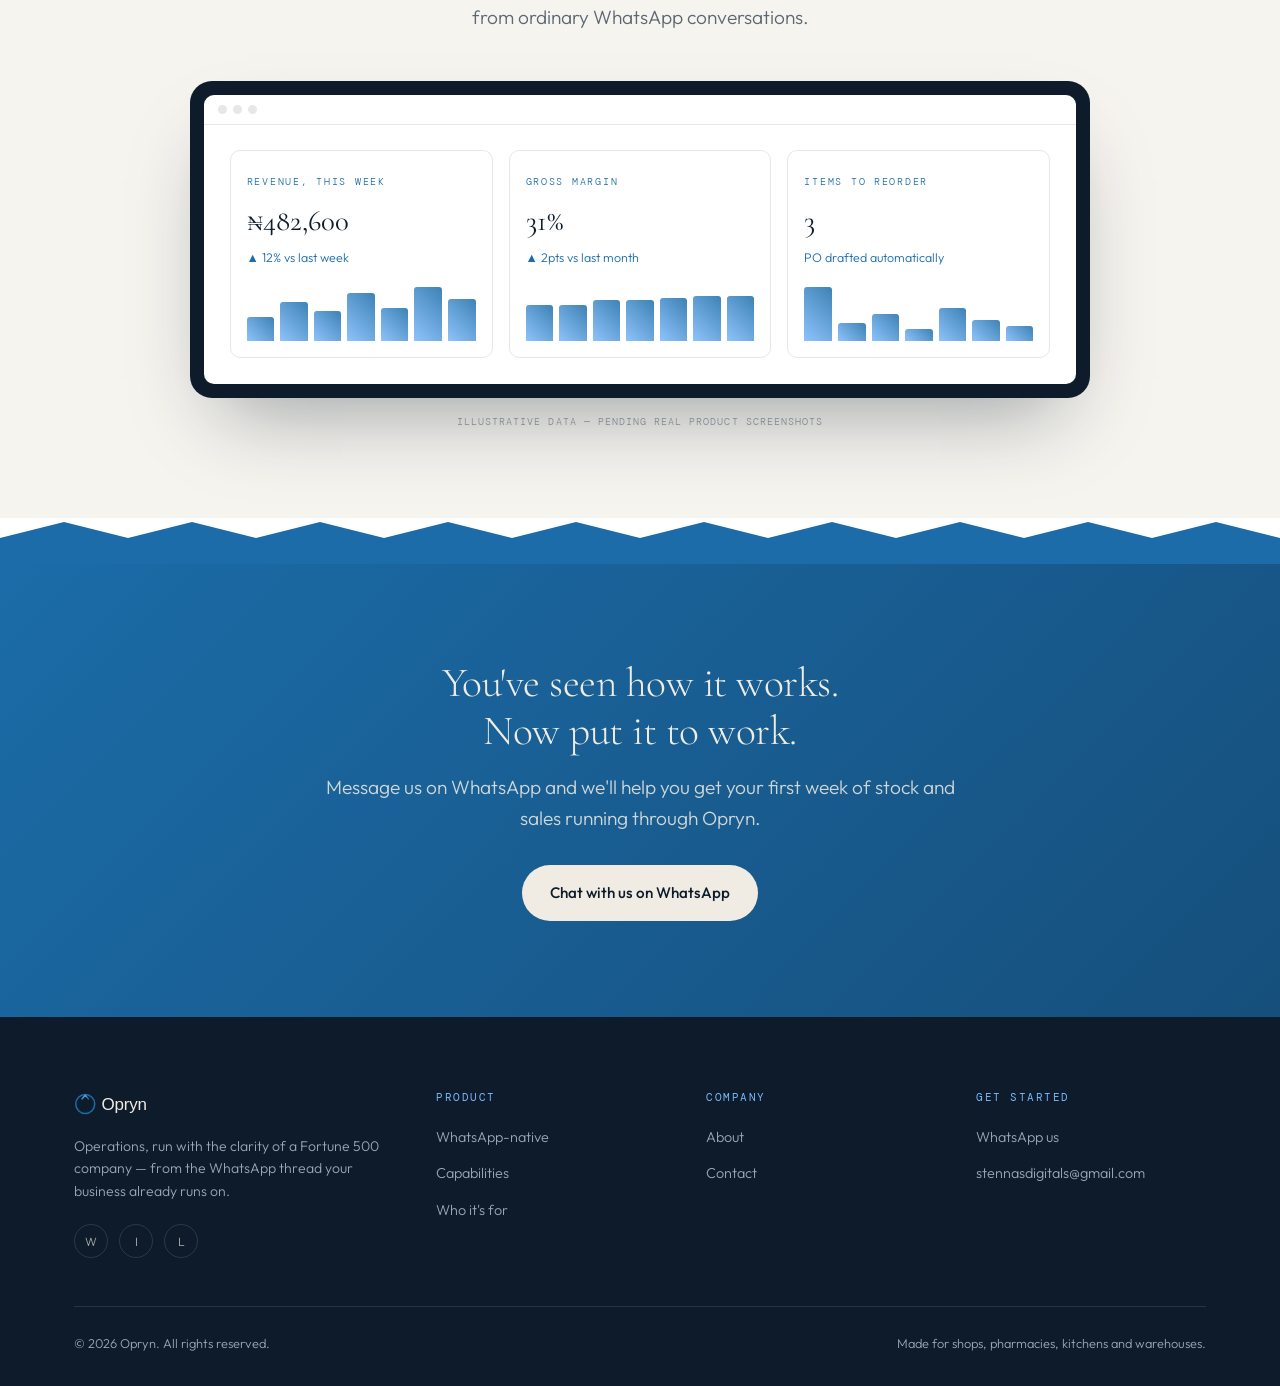
==== commit 01b89ba6: "Replace placeholder WhatsApp number and email with real values Co-Authored-By: Claude Sonnet 5 <nore" ====
--- a/index.html
+++ b/index.html
@@ -28,7 +28,7 @@
 
       <div class="nav__actions">
         <a href="#contact" class="btn btn--ghost btn--sm">Contact sales</a>
-        <a href="https://wa.me/000000000000?text=Hi%20Opryn%2C%20I%27d%20like%20to%20get%20started" class="btn btn--primary btn--sm" target="_blank" rel="noopener">Get Started</a>
+        <a href="https://wa.me/2349046935946?text=Hi%20Opryn%2C%20I%27d%20like%20to%20get%20started" class="btn btn--primary btn--sm" target="_blank" rel="noopener">Get Started</a>
         <button class="nav__toggle" id="navToggle" aria-label="Toggle menu" aria-expanded="false">
           <span></span><span></span><span></span>
         </button>
@@ -47,7 +47,7 @@
           <p class="lede">Opryn runs inventory, cost of goods, purchase orders and sales approvals with the clarity of a Fortune 500 operation — entered as simply as sending a WhatsApp message. No new app. No dashboard to learn.</p>
 
           <div class="hero__actions">
-            <a href="https://wa.me/000000000000?text=Hi%20Opryn%2C%20I%27d%20like%20to%20get%20started" class="btn btn--primary" target="_blank" rel="noopener">
+            <a href="https://wa.me/2349046935946?text=Hi%20Opryn%2C%20I%27d%20like%20to%20get%20started" class="btn btn--primary" target="_blank" rel="noopener">
               Get Started on WhatsApp
             </a>
             <a href="#whatsapp-native" class="btn btn--ghost">See how it works</a>
@@ -237,7 +237,7 @@
         <h2>You've seen how it works. Now put it to work.</h2>
         <p class="lede" style="color: rgba(240,236,228,0.85); margin: 0 auto 2rem;">Message us on WhatsApp and we'll help you get your first week of stock and sales running through Opryn.</p>
         <div class="hero__actions">
-          <a href="https://wa.me/000000000000?text=Hi%20Opryn%2C%20I%27d%20like%20to%20get%20started" class="btn btn--on-dark" target="_blank" rel="noopener">Chat with us on WhatsApp</a>
+          <a href="https://wa.me/2349046935946?text=Hi%20Opryn%2C%20I%27d%20like%20to%20get%20started" class="btn btn--on-dark" target="_blank" rel="noopener">Chat with us on WhatsApp</a>
         </div>
       </div>
     </section>
@@ -279,9 +279,9 @@
         <div class="footer__col">
           <h4>Get started</h4>
           <ul>
-            <li><a href="https://wa.me/000000000000" target="_blank" rel="noopener">WhatsApp us</a></li>
+            <li><a href="https://wa.me/2349046935946" target="_blank" rel="noopener">WhatsApp us</a></li>
             <!-- Placeholder — replace with real contact email when available -->
-            <li><a href="mailto:hello@opryn.example">hello@opryn.example</a></li>
+            <li><a href="mailto:stennasdigitals@gmail.com">stennasdigitals@gmail.com</a></li>
           </ul>
         </div>
       </div>
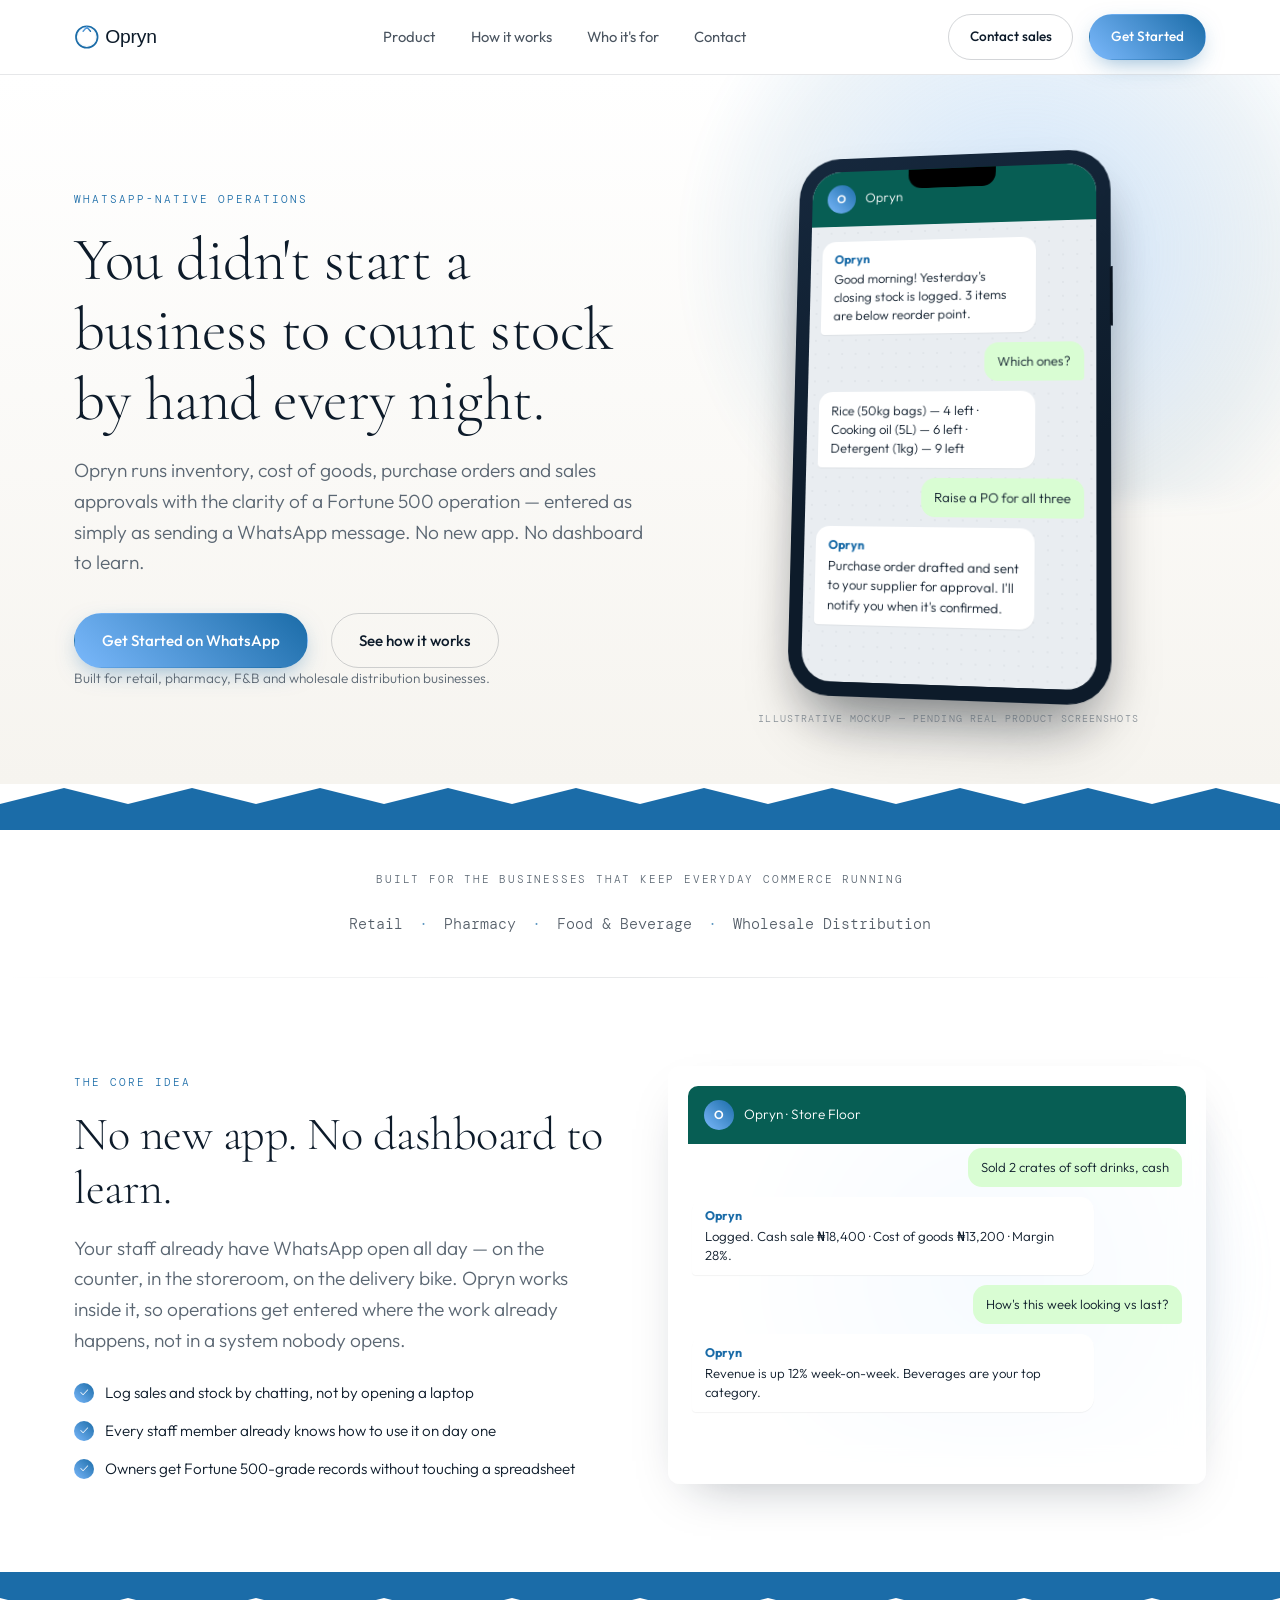
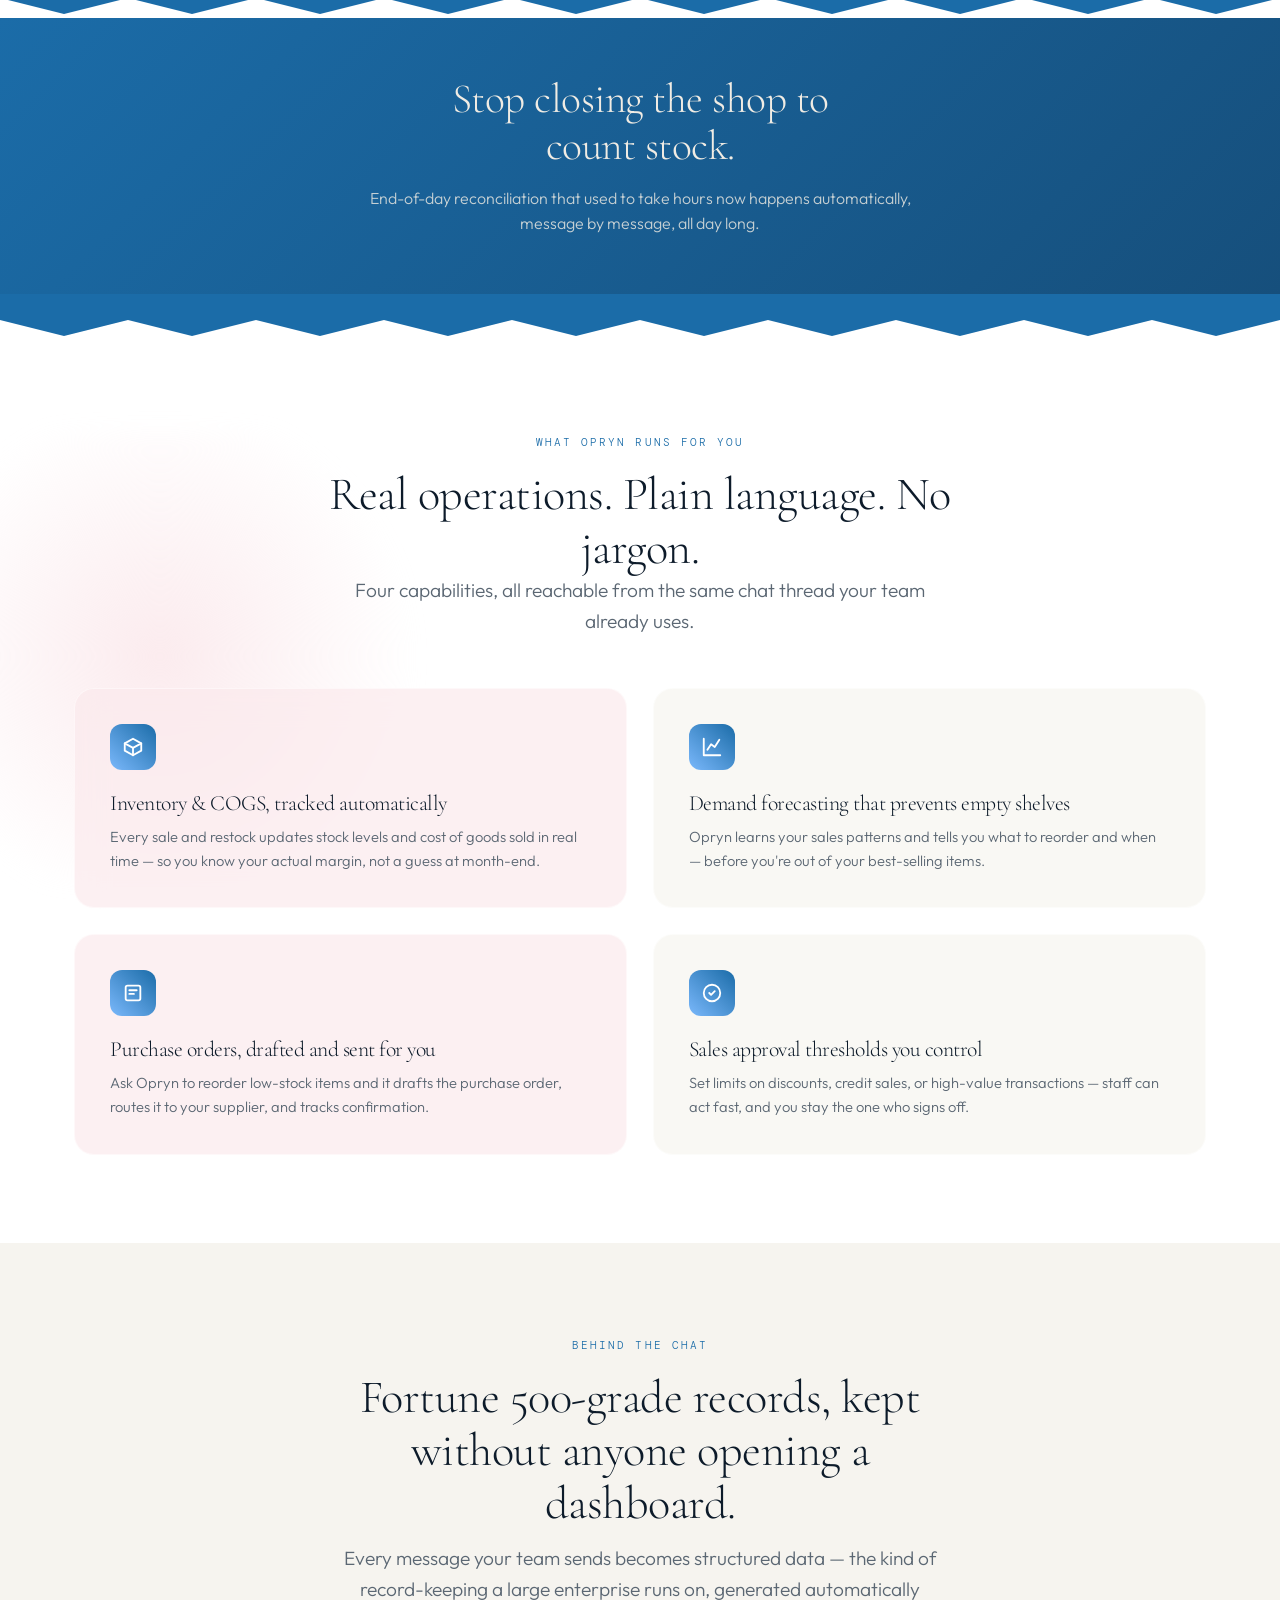
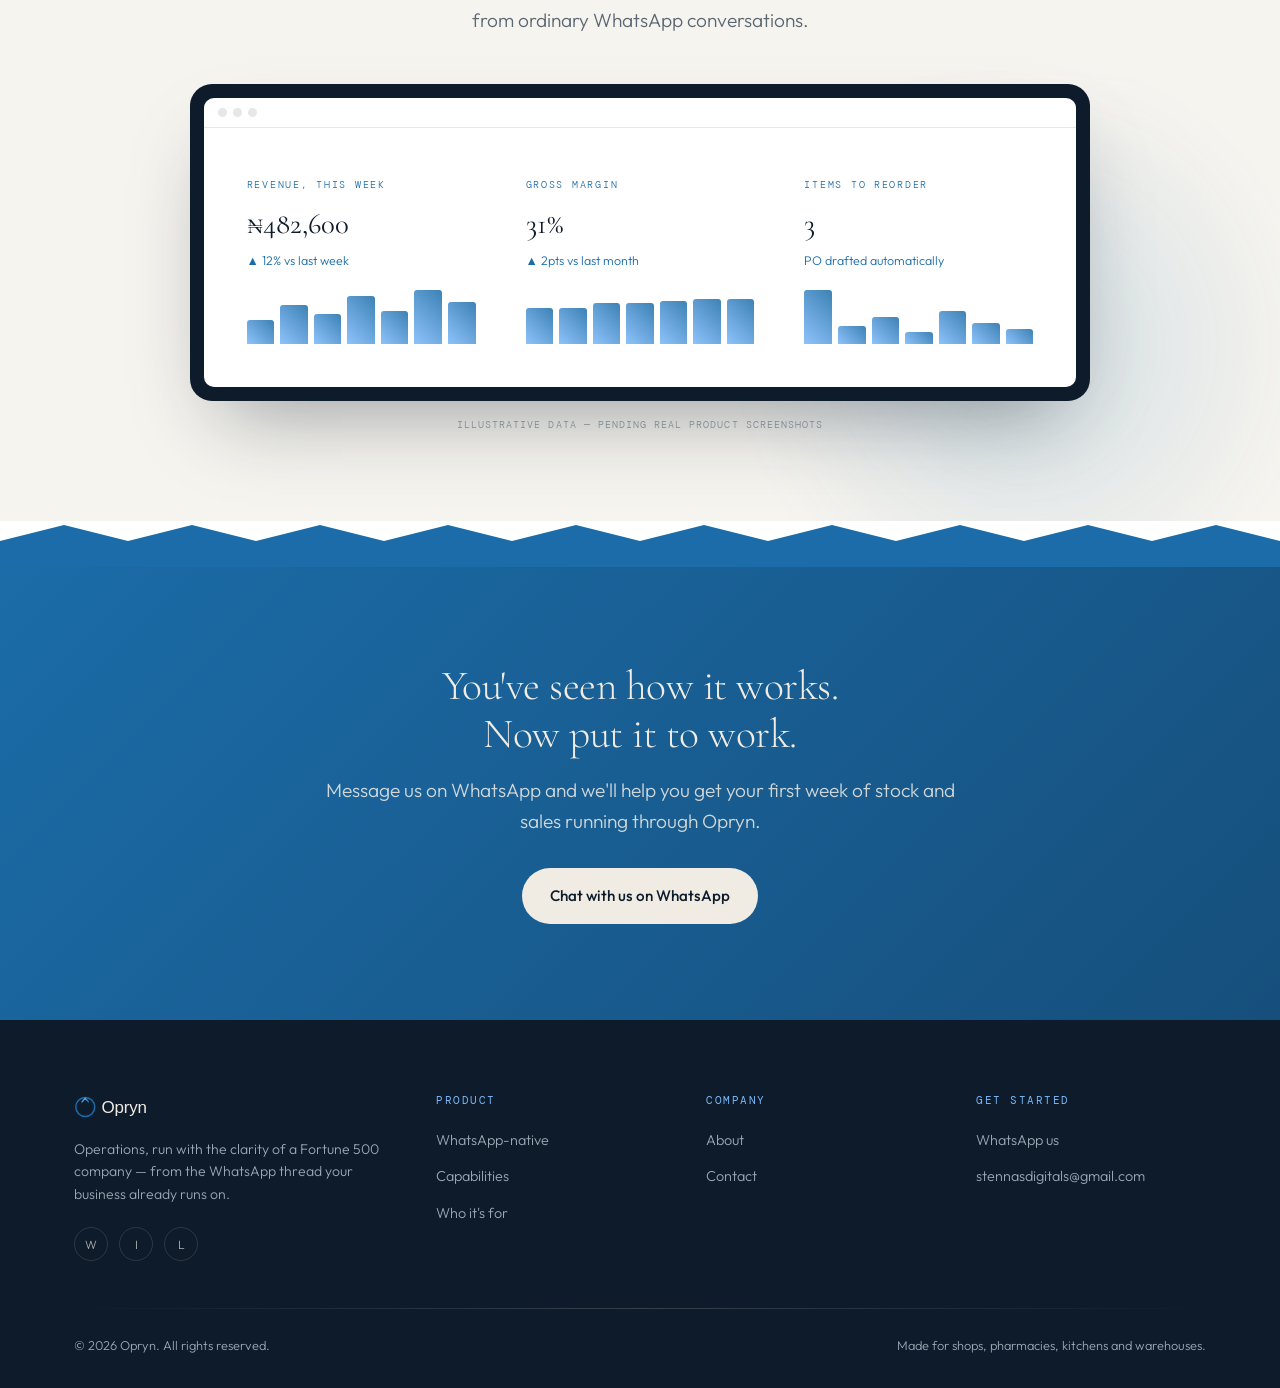
==== commit 9b3e7700: "Add premium UI polish: 3D device mockup, glassmorphism, reveal animations - Hero phone mockup gets a" ====
--- a/index.html
+++ b/index.html
@@ -41,7 +41,7 @@
     <!-- ============================= HERO ============================= -->
     <section class="hero">
       <div class="container hero__grid">
-        <div class="hero__copy">
+        <div class="hero__copy reveal">
           <span class="eyebrow">WhatsApp-native operations</span>
           <h1>You didn't start a business to count stock by hand every night.</h1>
           <p class="lede">Opryn runs inventory, cost of goods, purchase orders and sales approvals with the clarity of a Fortune 500 operation — entered as simply as sending a WhatsApp message. No new app. No dashboard to learn.</p>
@@ -55,7 +55,7 @@
           <p class="hero__note">Built for retail, pharmacy, F&amp;B and wholesale distribution businesses.</p>
         </div>
 
-        <div class="hero__visual">
+        <div class="hero__visual reveal reveal-delay-1">
           <div class="phone">
             <div class="phone__screen">
               <div class="phone__bar">
@@ -98,7 +98,7 @@
     <!-- ============================= ZERO DASHBOARD ============================= -->
     <section class="split" id="whatsapp-native">
       <div class="container split__grid">
-        <div>
+        <div class="reveal">
           <span class="eyebrow">The core idea</span>
           <h2>No new app. No dashboard to learn.</h2>
           <p class="lede">Your staff already have WhatsApp open all day — on the counter, in the storeroom, on the delivery bike. Opryn works inside it, so operations get entered where the work already happens, not in a system nobody opens.</p>
@@ -109,7 +109,7 @@
           </ul>
         </div>
 
-        <div class="visual-card chat-mock">
+        <div class="visual-card chat-mock reveal reveal-delay-1">
           <div class="phone__bar" style="border-radius: 10px 10px 0 0;">
             <span class="avatar">O</span>
             <span>Opryn · Store Floor</span>
@@ -145,14 +145,14 @@
     <!-- ============================= CAPABILITIES GRID ============================= -->
     <section class="features" id="capabilities">
       <div class="container">
-        <div class="features__head">
+        <div class="features__head reveal">
           <span class="eyebrow">What Opryn runs for you</span>
           <h2>Real operations. Plain language. No jargon.</h2>
           <p class="lede">Four capabilities, all reachable from the same chat thread your team already uses.</p>
         </div>
 
         <div class="feature-grid">
-          <article class="feature-card">
+          <article class="feature-card reveal">
             <div class="icon">
               <svg viewBox="0 0 24 24" fill="none" stroke-width="2" stroke-linecap="round" stroke-linejoin="round"><path d="M21 8l-9-5-9 5 9 5 9-5z"/><path d="M3 8v8l9 5 9-5V8"/><path d="M12 13v8"/></svg>
             </div>
@@ -160,7 +160,7 @@
             <p>Every sale and restock updates stock levels and cost of goods sold in real time — so you know your actual margin, not a guess at month-end.</p>
           </article>
 
-          <article class="feature-card">
+          <article class="feature-card reveal reveal-delay-1">
             <div class="icon">
               <svg viewBox="0 0 24 24" fill="none" stroke-width="2" stroke-linecap="round" stroke-linejoin="round"><path d="M3 3v18h18"/><path d="M7 15l4-6 4 3 5-8"/></svg>
             </div>
@@ -168,7 +168,7 @@
             <p>Opryn learns your sales patterns and tells you what to reorder and when — before you're out of your best-selling items.</p>
           </article>
 
-          <article class="feature-card">
+          <article class="feature-card reveal reveal-delay-2">
             <div class="icon">
               <svg viewBox="0 0 24 24" fill="none" stroke-width="2" stroke-linecap="round" stroke-linejoin="round"><rect x="4" y="4" width="16" height="16" rx="2"/><path d="M8 9h8M8 13h5"/></svg>
             </div>
@@ -176,7 +176,7 @@
             <p>Ask Opryn to reorder low-stock items and it drafts the purchase order, routes it to your supplier, and tracks confirmation.</p>
           </article>
 
-          <article class="feature-card">
+          <article class="feature-card reveal reveal-delay-2">
             <div class="icon">
               <svg viewBox="0 0 24 24" fill="none" stroke-width="2" stroke-linecap="round" stroke-linejoin="round"><path d="M9 12l2 2 4-4"/><circle cx="12" cy="12" r="9"/></svg>
             </div>
@@ -190,13 +190,13 @@
     <!-- ============================= PROOF / MOCKUP ============================= -->
     <section class="proof">
       <div class="container">
-        <div class="proof__head">
+        <div class="proof__head reveal">
           <span class="eyebrow">Behind the chat</span>
           <h2>Fortune 500-grade records, kept without anyone opening a dashboard.</h2>
           <p class="lede">Every message your team sends becomes structured data — the kind of record-keeping a large enterprise runs on, generated automatically from ordinary WhatsApp conversations.</p>
         </div>
 
-        <div class="device-frame">
+        <div class="device-frame reveal reveal-delay-1">
           <div class="device-frame__screen">
             <div class="device-frame__bar"><span></span><span></span><span></span></div>
             <div class="device-frame__body">
@@ -233,7 +233,7 @@
 
     <!-- ============================= FINAL CTA ============================= -->
     <section class="final-cta banner" id="contact">
-      <div class="container">
+      <div class="container reveal">
         <h2>You've seen how it works. Now put it to work.</h2>
         <p class="lede" style="color: rgba(240,236,228,0.85); margin: 0 auto 2rem;">Message us on WhatsApp and we'll help you get your first week of stock and sales running through Opryn.</p>
         <div class="hero__actions">
--- a/css/styles.css
+++ b/css/styles.css
@@ -20,6 +20,10 @@
   --pink: #fbe9ec;
 
   --gradient: linear-gradient(45deg, var(--light-blue), var(--primary-blue));
+
+  --glass-bg: rgba(255, 255, 255, 0.7);
+  --glass-border: rgba(255, 255, 255, 0.5);
+  --glass-blur: blur(16px);
 
   --font-display: 'Cormorant Garamond', Georgia, serif;
   --font-body: 'Outfit', -apple-system, BlinkMacSystemFont, 'Segoe UI', sans-serif;
@@ -117,14 +121,19 @@
   color: var(--ink);
 }
 
-.btn--ghost:hover { border-color: var(--primary-blue); color: var(--primary-blue); }
+.btn--ghost:hover {
+  border-color: var(--primary-blue);
+  color: var(--primary-blue);
+  transform: translateY(-2px);
+  box-shadow: 0 10px 24px -12px rgba(13, 27, 42, 0.35);
+}
 
 .btn--on-dark {
   background: var(--cream);
   color: var(--navy);
 }
 
-.btn--on-dark:hover { transform: translateY(-2px); }
+.btn--on-dark:hover { transform: translateY(-2px); box-shadow: 0 12px 28px -8px rgba(0, 0, 0, 0.35); }
 
 .btn--sm { padding: 0.7rem 1.3rem; font-size: 0.85rem; }
 
@@ -185,11 +194,28 @@
    ========================================================================== */
 
 .hero {
+  position: relative;
   padding: 4.5rem 0 3.5rem;
   background: linear-gradient(180deg, var(--surface) 0%, var(--surface-tint) 100%);
+  overflow: hidden;
+}
+
+.hero::before {
+  content: '';
+  position: absolute;
+  top: -10%;
+  right: -10%;
+  width: 60%;
+  height: 70%;
+  background: radial-gradient(circle, rgba(122, 184, 251, 0.35), rgba(27, 108, 168, 0.08) 55%, transparent 75%);
+  filter: blur(10px);
+  pointer-events: none;
+  z-index: 0;
 }
 
 .hero__grid {
+  position: relative;
+  z-index: 1;
   display: grid;
   grid-template-columns: 1.05fr 0.95fr;
   gap: 3rem;
@@ -215,15 +241,47 @@
 }
 
 /* Phone mockup (placeholder — no real product screenshots yet) */
+
+.hero__visual {
+  perspective: 1000px;
+}
 
 .phone {
   position: relative;
   margin: 0 auto;
   width: min(320px, 84vw);
   border-radius: 42px;
-  background: var(--navy);
+  background: linear-gradient(160deg, #16283d 0%, var(--navy) 60%);
   padding: 14px;
-  box-shadow: 0 40px 70px -30px rgba(13, 27, 42, 0.45);
+  box-shadow: 0 25px 50px -12px rgba(0, 0, 0, 0.25), 0 40px 70px -30px rgba(13, 27, 42, 0.45);
+  transform-style: preserve-3d;
+  transition: transform 0.4s ease, box-shadow 0.4s ease;
+}
+
+.phone::before {
+  /* notch */
+  content: '';
+  position: absolute;
+  top: 14px;
+  left: 50%;
+  transform: translateX(-50%);
+  width: 90px;
+  height: 20px;
+  background: #000;
+  border-radius: 0 0 14px 14px;
+  z-index: 2;
+}
+
+.phone::after {
+  /* side button */
+  content: '';
+  position: absolute;
+  right: -2px;
+  top: 120px;
+  width: 3px;
+  height: 60px;
+  background: #0a1420;
+  border-radius: 2px 0 0 2px;
 }
 
 .phone__screen {
@@ -305,6 +363,21 @@
   opacity: 0.7;
 }
 
+@media (min-width: 901px) {
+  .phone {
+    transform: rotateY(-8deg) rotateX(5deg);
+  }
+
+  .hero__visual:hover .phone {
+    transform: rotateY(-4deg) rotateX(2deg) translateY(-4px);
+    box-shadow: 0 30px 60px -12px rgba(0, 0, 0, 0.3), 0 45px 80px -30px rgba(13, 27, 42, 0.5);
+  }
+}
+
+@media (prefers-reduced-motion: reduce) {
+  .phone { transition: none; }
+}
+
 /* ==========================================================================
    Wave divider
    ========================================================================== */
@@ -324,7 +397,17 @@
 .verticals {
   padding: 2.6rem 0;
   background: var(--surface);
-  border-bottom: 1px solid var(--line);
+  position: relative;
+}
+
+.verticals::after {
+  content: '';
+  position: absolute;
+  bottom: 0;
+  left: 0;
+  right: 0;
+  height: 1px;
+  background: linear-gradient(90deg, transparent, var(--line) 50%, transparent);
 }
 
 .verticals__label {
@@ -355,8 +438,25 @@
    ========================================================================== */
 
 .split {
+  position: relative;
   padding: 5.5rem 0;
-}
+  overflow: hidden;
+}
+
+.split::before {
+  content: '';
+  position: absolute;
+  top: 20%;
+  left: 50%;
+  width: 55%;
+  height: 60%;
+  background: radial-gradient(circle, rgba(122, 184, 251, 0.22), transparent 70%);
+  filter: blur(10px);
+  pointer-events: none;
+  z-index: 0;
+}
+
+.split .container { position: relative; z-index: 1; }
 
 .split__grid {
   display: grid;
@@ -401,15 +501,26 @@
 }
 
 .visual-card {
-  background: var(--surface-tint);
+  background: var(--glass-bg);
+  backdrop-filter: var(--glass-blur);
+  -webkit-backdrop-filter: var(--glass-blur);
   border-radius: var(--radius);
   padding: 2rem;
-  border: 1px solid var(--line);
+  border: 1px solid var(--glass-border);
+  transition: transform 0.25s ease, box-shadow 0.25s ease;
+}
+
+.visual-card:hover {
+  transform: translateY(-4px);
+  box-shadow: 0 20px 40px -20px rgba(13, 27, 42, 0.25);
 }
 
 /* Chat mockup card used inside split sections */
 .chat-mock {
-  background: #fff;
+  background: var(--glass-bg);
+  backdrop-filter: var(--glass-blur);
+  -webkit-backdrop-filter: var(--glass-blur);
+  border: 1px solid var(--glass-border);
   border-radius: var(--radius-sm);
   padding: 1.2rem;
   box-shadow: 0 20px 50px -25px rgba(13,27,42,0.35);
@@ -443,9 +554,26 @@
    ========================================================================== */
 
 .features {
+  position: relative;
   padding: 5.5rem 0;
   background: var(--surface);
-}
+  overflow: hidden;
+}
+
+.features::before {
+  content: '';
+  position: absolute;
+  top: 10%;
+  left: -10%;
+  width: 45%;
+  height: 50%;
+  background: radial-gradient(circle, rgba(251, 233, 236, 0.9), transparent 70%);
+  filter: blur(10px);
+  pointer-events: none;
+  z-index: 0;
+}
+
+.features .container { position: relative; z-index: 1; }
 
 .features__head {
   max-width: 640px;
@@ -462,15 +590,21 @@
 }
 
 .feature-card {
-  background: var(--pink);
+  background: rgba(251, 233, 236, 0.65);
+  backdrop-filter: var(--glass-blur);
+  -webkit-backdrop-filter: var(--glass-blur);
+  border: 1px solid var(--glass-border);
   border-radius: var(--radius);
   padding: 2.2rem;
-  transition: transform 0.2s ease;
-}
-
-.feature-card:nth-child(2n) { background: var(--surface-tint); }
-
-.feature-card:hover { transform: translateY(-4px); }
+  transition: transform 0.25s ease, box-shadow 0.25s ease;
+}
+
+.feature-card:nth-child(2n) { background: rgba(246, 244, 239, 0.65); }
+
+.feature-card:hover {
+  transform: translateY(-4px);
+  box-shadow: 0 20px 40px -18px rgba(13, 27, 42, 0.25);
+}
 
 .feature-card .icon {
   width: 46px;
@@ -494,9 +628,26 @@
    ========================================================================== */
 
 .proof {
+  position: relative;
   padding: 5.5rem 0;
   background: var(--surface-tint);
-}
+  overflow: hidden;
+}
+
+.proof::before {
+  content: '';
+  position: absolute;
+  bottom: -10%;
+  right: -5%;
+  width: 50%;
+  height: 60%;
+  background: radial-gradient(circle, rgba(27, 108, 168, 0.15), transparent 70%);
+  filter: blur(10px);
+  pointer-events: none;
+  z-index: 0;
+}
+
+.proof .container { position: relative; z-index: 1; }
 
 .proof__head {
   text-align: center;
@@ -540,9 +691,18 @@
 }
 
 .dash-card {
-  border: 1px solid var(--line);
+  background: var(--glass-bg);
+  backdrop-filter: var(--glass-blur);
+  -webkit-backdrop-filter: var(--glass-blur);
+  border: 1px solid var(--glass-border);
   border-radius: 10px;
   padding: 1rem;
+  transition: transform 0.2s ease, box-shadow 0.2s ease;
+}
+
+.dash-card:hover {
+  transform: translateY(-3px);
+  box-shadow: 0 14px 28px -16px rgba(13, 27, 42, 0.3);
 }
 
 .dash-card .eyebrow { margin-bottom: 0.5rem; font-size: 0.6rem; }
@@ -576,11 +736,21 @@
 }
 
 .footer__top {
+  position: relative;
   display: grid;
   grid-template-columns: 1.4fr repeat(3, 1fr);
   gap: 2.5rem;
   padding-bottom: 3rem;
-  border-bottom: 1px solid rgba(240, 236, 228, 0.12);
+}
+
+.footer__top::after {
+  content: '';
+  position: absolute;
+  bottom: 0;
+  left: 0;
+  right: 0;
+  height: 1px;
+  background: linear-gradient(90deg, transparent, rgba(240, 236, 228, 0.18) 50%, transparent);
 }
 
 .footer__brand img { height: 30px; margin-bottom: 1rem; }
@@ -682,3 +852,34 @@
   .features, .proof { padding: 3.5rem 0; }
   .final-cta { padding: 4rem 0; }
 }
+
+@media (max-width: 900px) {
+  /* 3D tilt is desktop-only; keep the mobile phone mockup flat */
+  .hero__visual { perspective: none; }
+}
+
+/* ==========================================================================
+   Entrance reveal animations
+   ========================================================================== */
+
+.reveal {
+  opacity: 0;
+  transform: translateY(24px);
+  transition: opacity 0.6s ease, transform 0.6s ease;
+}
+
+.reveal.is-visible {
+  opacity: 1;
+  transform: translateY(0);
+}
+
+.reveal-delay-1 { transition-delay: 0.1s; }
+.reveal-delay-2 { transition-delay: 0.2s; }
+
+@media (prefers-reduced-motion: reduce) {
+  .reveal {
+    opacity: 1;
+    transform: none;
+    transition: none;
+  }
+}
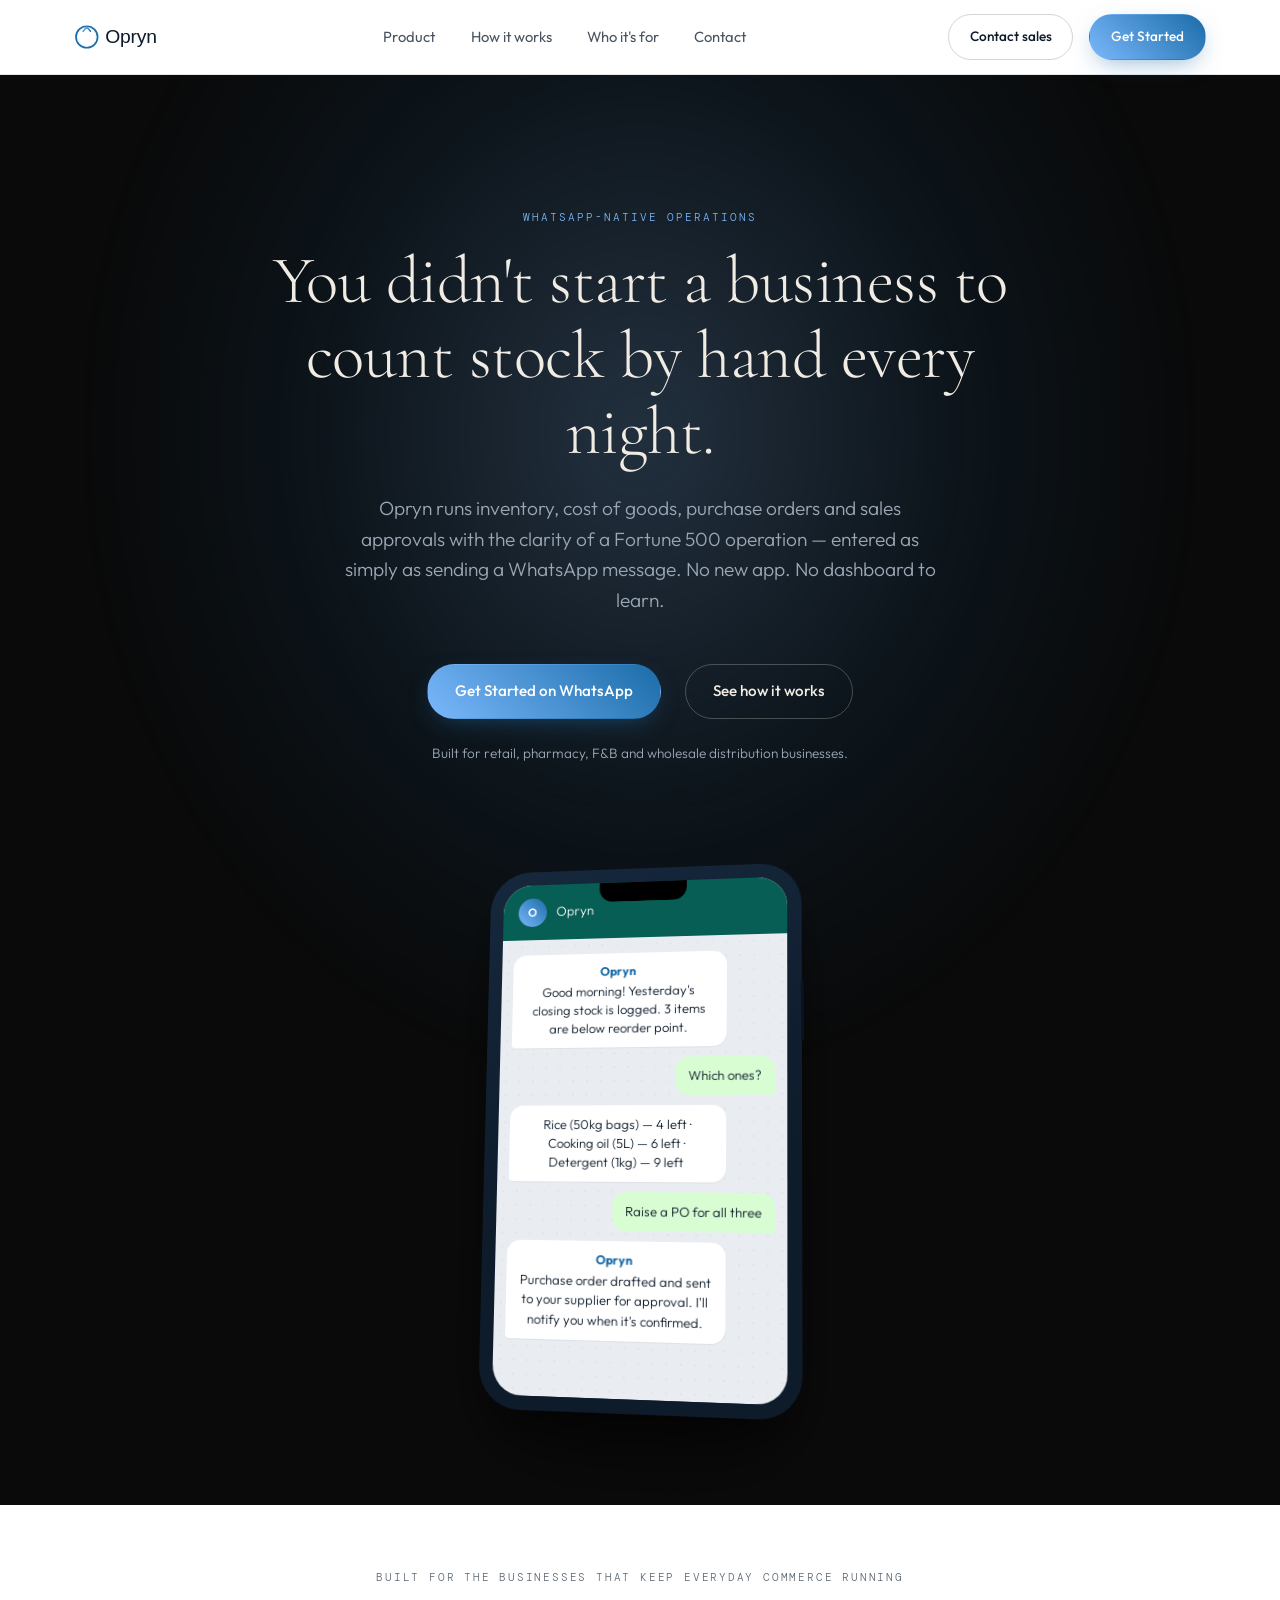
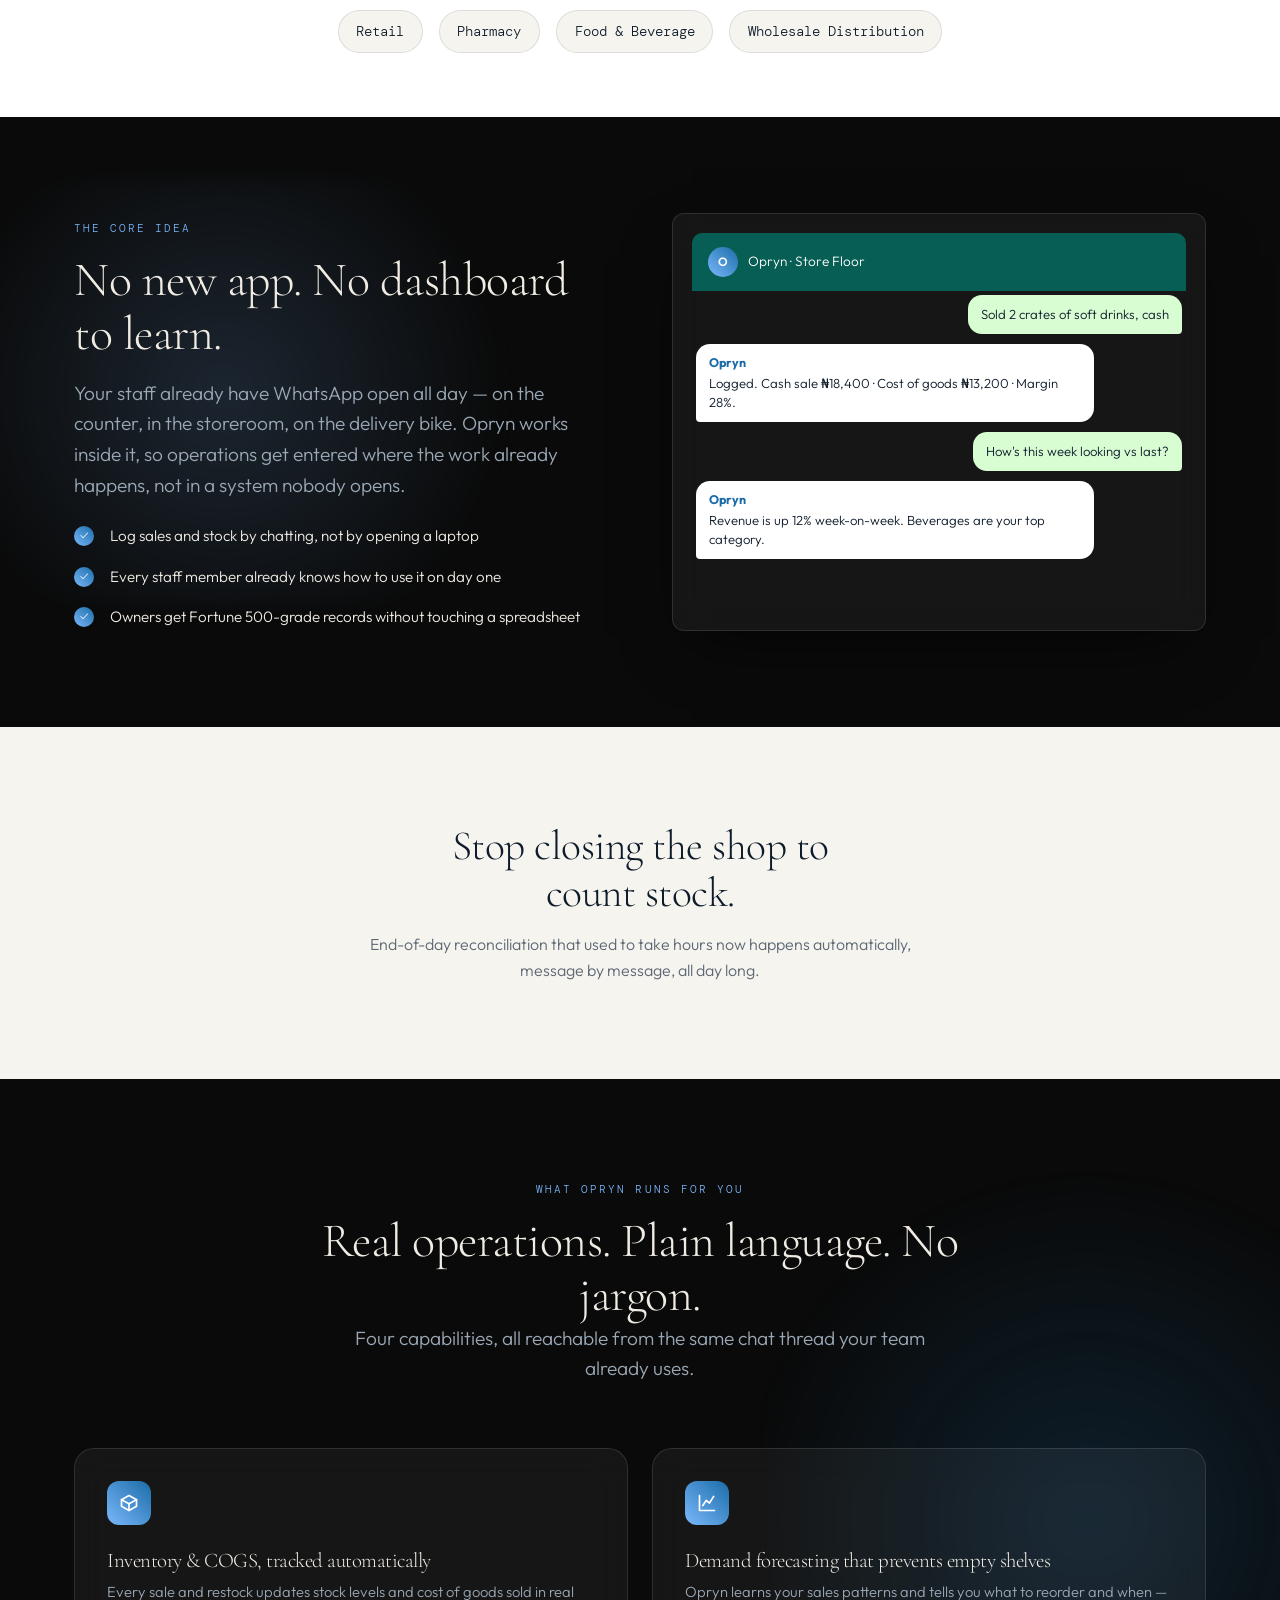
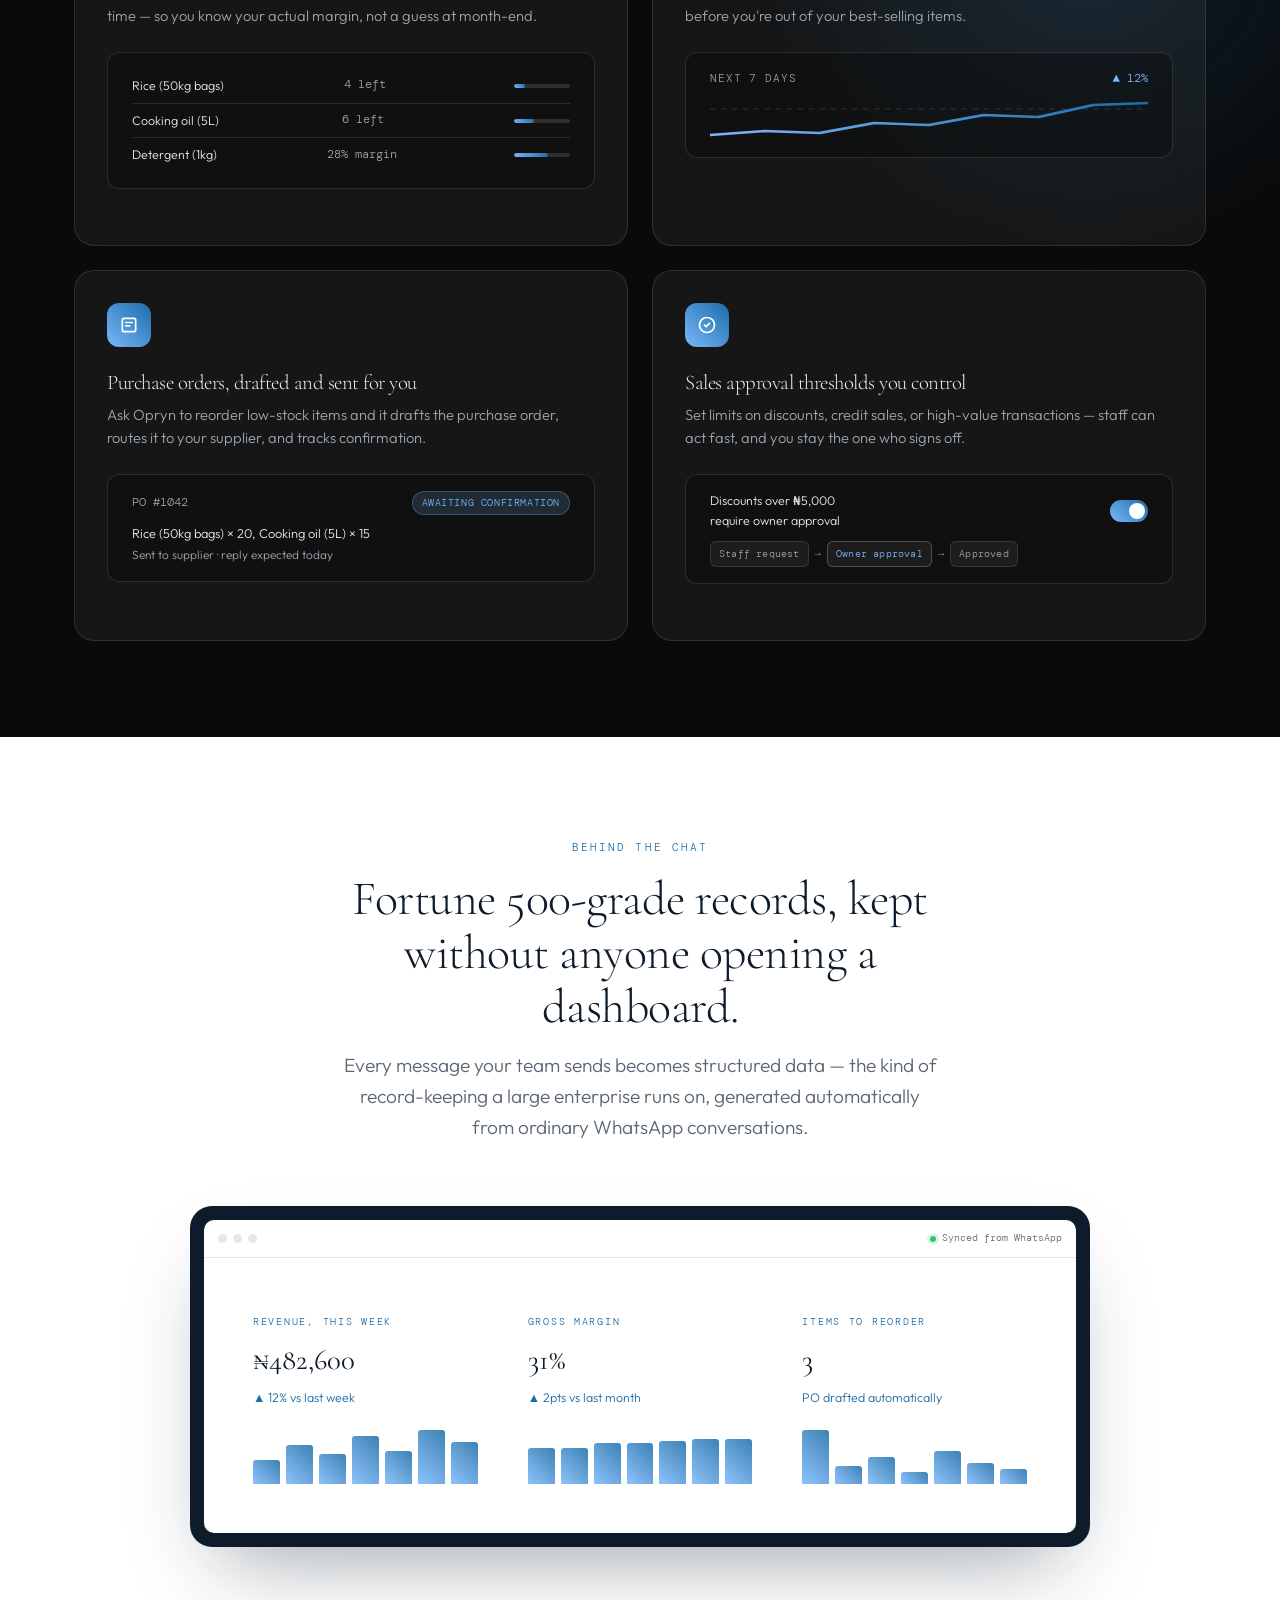
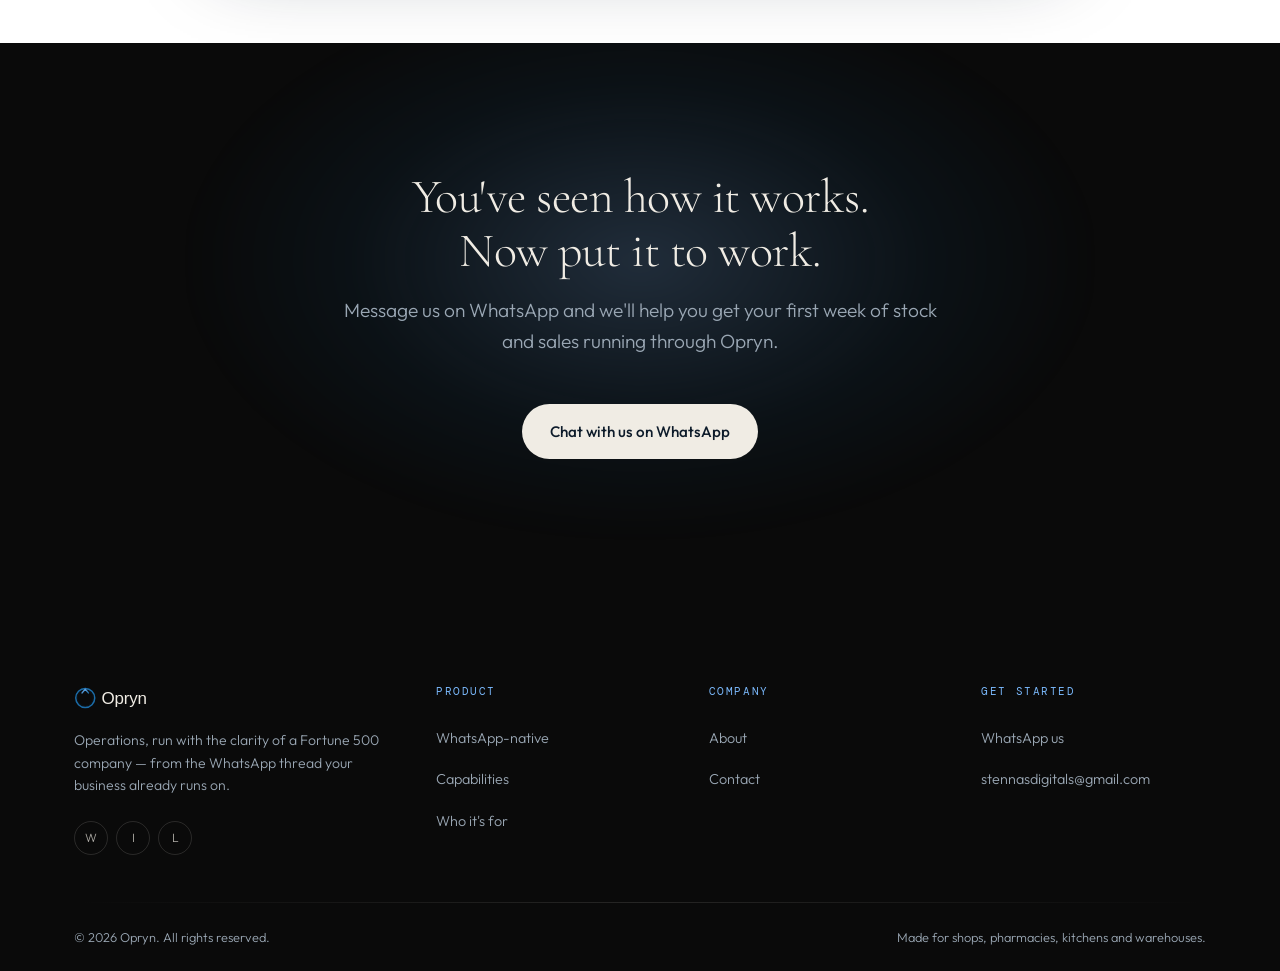
==== commit c90d4fbd: "Redesign landing page to a dark-elevated premium SaaS visual language Restructures the page around a" ====
--- a/index.html
+++ b/index.html
@@ -38,11 +38,11 @@
 
   <main id="top">
 
-    <!-- ============================= HERO ============================= -->
+    <!-- ============================= HERO (dark, centered) ============================= -->
     <section class="hero">
-      <div class="container hero__grid">
-        <div class="hero__copy reveal">
-          <span class="eyebrow">WhatsApp-native operations</span>
+      <div class="container">
+        <div class="hero__inner reveal">
+          <span class="eyebrow eyebrow--on-dark">WhatsApp-native operations</span>
           <h1>You didn't start a business to count stock by hand every night.</h1>
           <p class="lede">Opryn runs inventory, cost of goods, purchase orders and sales approvals with the clarity of a Fortune 500 operation — entered as simply as sending a WhatsApp message. No new app. No dashboard to learn.</p>
 
@@ -50,7 +50,7 @@
             <a href="https://wa.me/2349046935946?text=Hi%20Opryn%2C%20I%27d%20like%20to%20get%20started" class="btn btn--primary" target="_blank" rel="noopener">
               Get Started on WhatsApp
             </a>
-            <a href="#whatsapp-native" class="btn btn--ghost">See how it works</a>
+            <a href="#whatsapp-native" class="btn btn--ghost-on-dark">See how it works</a>
           </div>
           <p class="hero__note">Built for retail, pharmacy, F&amp;B and wholesale distribution businesses.</p>
         </div>
@@ -71,32 +71,25 @@
               </div>
             </div>
           </div>
-          <p class="mockup-flag">Illustrative mockup — pending real product screenshots</p>
-        </div>
-      </div>
-    </section>
-
-    <div class="wave-divider" aria-hidden="true">
-      <svg viewBox="0 0 1200 46" preserveAspectRatio="none" xmlns="http://www.w3.org/2000/svg">
-        <path d="M0,46 L0,20 L60,4 L120,20 L180,4 L240,20 L300,4 L360,20 L420,4 L480,20 L540,4 L600,20 L660,4 L720,20 L780,4 L840,20 L900,4 L960,20 L1020,4 L1080,20 L1140,4 L1200,20 L1200,46 Z" fill="#1B6CA8"/>
-      </svg>
-    </div>
-
-    <!-- ============================= VERTICALS STRIP ============================= -->
-    <section class="verticals" id="who-its-for">
+        </div>
+      </div>
+    </section>
+
+    <!-- ============================= TRUST / PROOF STRIP (light) ============================= -->
+    <section class="trust" id="who-its-for">
       <div class="container">
-        <p class="verticals__label">Built for the businesses that keep everyday commerce running</p>
-        <div class="verticals__row">
-          <span>Retail</span><span class="dot">·</span>
-          <span>Pharmacy</span><span class="dot">·</span>
-          <span>Food &amp; Beverage</span><span class="dot">·</span>
-          <span>Wholesale Distribution</span>
-        </div>
-      </div>
-    </section>
-
-    <!-- ============================= ZERO DASHBOARD ============================= -->
-    <section class="split" id="whatsapp-native">
+        <p class="trust__label reveal">Built for the businesses that keep everyday commerce running</p>
+        <div class="trust__row reveal reveal-delay-1">
+          <span class="trust__badge">Retail</span>
+          <span class="trust__badge">Pharmacy</span>
+          <span class="trust__badge">Food &amp; Beverage</span>
+          <span class="trust__badge">Wholesale Distribution</span>
+        </div>
+      </div>
+    </section>
+
+    <!-- ============================= CORE IDEA (dark split) ============================= -->
+    <section class="split split--dark" id="whatsapp-native">
       <div class="container split__grid">
         <div class="reveal">
           <span class="eyebrow">The core idea</span>
@@ -124,25 +117,15 @@
       </div>
     </section>
 
-    <!-- ============================= BANNER ============================= -->
-    <div class="wave-divider" aria-hidden="true">
-      <svg viewBox="0 0 1200 46" preserveAspectRatio="none" xmlns="http://www.w3.org/2000/svg">
-        <path d="M0,0 L0,26 L60,42 L120,26 L180,42 L240,26 L300,42 L360,26 L420,42 L480,26 L540,42 L600,26 L660,42 L720,26 L780,42 L840,26 L900,42 L960,26 L1020,42 L1080,26 L1140,42 L1200,26 L1200,0 Z" fill="#1B6CA8"/>
-      </svg>
-    </div>
-    <section class="banner">
-      <div class="container">
+    <!-- ============================= PULL QUOTE (light) ============================= -->
+    <section class="pull-quote">
+      <div class="container reveal">
         <h2>Stop closing the shop to count stock.</h2>
         <p>End-of-day reconciliation that used to take hours now happens automatically, message by message, all day long.</p>
       </div>
     </section>
-    <div class="wave-divider" aria-hidden="true" style="transform: rotate(180deg);">
-      <svg viewBox="0 0 1200 46" preserveAspectRatio="none" xmlns="http://www.w3.org/2000/svg">
-        <path d="M0,46 L0,20 L60,4 L120,20 L180,4 L240,20 L300,4 L360,20 L420,4 L480,20 L540,4 L600,20 L660,4 L720,20 L780,4 L840,20 L900,4 L960,20 L1020,4 L1080,20 L1140,4 L1200,20 L1200,46 Z" fill="#1B6CA8"/>
-      </svg>
-    </div>
-
-    <!-- ============================= CAPABILITIES GRID ============================= -->
+
+    <!-- ============================= VISUAL FEATURE GRID (dark, product-UI cards) ============================= -->
     <section class="features" id="capabilities">
       <div class="container">
         <div class="features__head reveal">
@@ -152,42 +135,100 @@
         </div>
 
         <div class="feature-grid">
+          <!-- Inventory & COGS -->
           <article class="feature-card reveal">
             <div class="icon">
               <svg viewBox="0 0 24 24" fill="none" stroke-width="2" stroke-linecap="round" stroke-linejoin="round"><path d="M21 8l-9-5-9 5 9 5 9-5z"/><path d="M3 8v8l9 5 9-5V8"/><path d="M12 13v8"/></svg>
             </div>
             <h3>Inventory &amp; COGS, tracked automatically</h3>
             <p>Every sale and restock updates stock levels and cost of goods sold in real time — so you know your actual margin, not a guess at month-end.</p>
+            <div class="fc-mockup">
+              <div class="fc-stock-row">
+                <span class="name">Rice (50kg bags)</span>
+                <span class="meta">4 left</span>
+                <div class="fc-bar-track"><div class="fc-bar-fill" style="width: 20%;"></div></div>
+              </div>
+              <div class="fc-stock-row">
+                <span class="name">Cooking oil (5L)</span>
+                <span class="meta">6 left</span>
+                <div class="fc-bar-track"><div class="fc-bar-fill" style="width: 35%;"></div></div>
+              </div>
+              <div class="fc-stock-row">
+                <span class="name">Detergent (1kg)</span>
+                <span class="meta">28% margin</span>
+                <div class="fc-bar-track"><div class="fc-bar-fill" style="width: 60%;"></div></div>
+              </div>
+            </div>
           </article>
 
+          <!-- Demand forecasting -->
           <article class="feature-card reveal reveal-delay-1">
             <div class="icon">
               <svg viewBox="0 0 24 24" fill="none" stroke-width="2" stroke-linecap="round" stroke-linejoin="round"><path d="M3 3v18h18"/><path d="M7 15l4-6 4 3 5-8"/></svg>
             </div>
             <h3>Demand forecasting that prevents empty shelves</h3>
             <p>Opryn learns your sales patterns and tells you what to reorder and when — before you're out of your best-selling items.</p>
+            <div class="fc-mockup">
+              <div class="fc-spark-head">
+                <span class="label">Next 7 days</span>
+                <span class="value">▲ 12%</span>
+              </div>
+              <svg class="fc-sparkline" viewBox="0 0 240 46" preserveAspectRatio="none" xmlns="http://www.w3.org/2000/svg">
+                <defs>
+                  <linearGradient id="sparkGrad" x1="0%" y1="0%" x2="100%" y2="0%">
+                    <stop offset="0%" stop-color="#7ab8fb"/>
+                    <stop offset="100%" stop-color="#1B6CA8"/>
+                  </linearGradient>
+                </defs>
+                <line x1="0" y1="14" x2="240" y2="14" stroke="rgba(240,236,228,0.15)" stroke-width="1" stroke-dasharray="3 3"/>
+                <polyline points="0,40 30,36 60,38 90,28 120,30 150,20 180,22 210,10 240,8" fill="none" stroke="url(#sparkGrad)" stroke-width="2.5" stroke-linecap="round" stroke-linejoin="round"/>
+              </svg>
+            </div>
           </article>
 
+          <!-- Purchase orders -->
           <article class="feature-card reveal reveal-delay-2">
             <div class="icon">
               <svg viewBox="0 0 24 24" fill="none" stroke-width="2" stroke-linecap="round" stroke-linejoin="round"><rect x="4" y="4" width="16" height="16" rx="2"/><path d="M8 9h8M8 13h5"/></svg>
             </div>
             <h3>Purchase orders, drafted and sent for you</h3>
             <p>Ask Opryn to reorder low-stock items and it drafts the purchase order, routes it to your supplier, and tracks confirmation.</p>
+            <div class="fc-mockup">
+              <div class="fc-po-head">
+                <span class="fc-po-id">PO #1042</span>
+                <span class="fc-status">Awaiting confirmation</span>
+              </div>
+              <div class="fc-po-line">Rice (50kg bags) × 20, Cooking oil (5L) × 15</div>
+              <div class="fc-po-supplier">Sent to supplier · reply expected today</div>
+            </div>
           </article>
 
+          <!-- Sales approval thresholds -->
           <article class="feature-card reveal reveal-delay-2">
             <div class="icon">
               <svg viewBox="0 0 24 24" fill="none" stroke-width="2" stroke-linecap="round" stroke-linejoin="round"><path d="M9 12l2 2 4-4"/><circle cx="12" cy="12" r="9"/></svg>
             </div>
             <h3>Sales approval thresholds you control</h3>
             <p>Set limits on discounts, credit sales, or high-value transactions — staff can act fast, and you stay the one who signs off.</p>
+            <div class="fc-mockup">
+              <div class="fc-approval-row">
+                <span class="rule">Discounts over ₦5,000 require owner approval</span>
+                <span class="fc-toggle" aria-hidden="true"></span>
+              </div>
+              <div class="fc-workflow">
+                <span class="step">Staff request</span>
+                <span class="arrow">→</span>
+                <span class="step step--active">Owner approval</span>
+                <span class="arrow">→</span>
+                <span class="step">Approved</span>
+              </div>
+            </div>
           </article>
         </div>
       </div>
     </section>
 
-    <!-- ============================= PROOF / MOCKUP ============================= -->
+    <!-- ============================= METRICS / DATA BAND (light) ============================= -->
     <section class="proof">
       <div class="container">
         <div class="proof__head reveal">
@@ -198,7 +239,10 @@
 
         <div class="device-frame reveal reveal-delay-1">
           <div class="device-frame__screen">
-            <div class="device-frame__bar"><span></span><span></span><span></span></div>
+            <div class="device-frame__bar">
+              <div class="device-frame__dots"><span></span><span></span><span></span></div>
+              <div class="device-frame__status"><span class="dot"></span> Synced from WhatsApp</div>
+            </div>
             <div class="device-frame__body">
               <div class="dash-card">
                 <span class="eyebrow">Revenue, this week</span>
@@ -221,21 +265,14 @@
             </div>
           </div>
         </div>
-        <p class="mockup-flag">Illustrative data — pending real product screenshots</p>
-      </div>
-    </section>
-
-    <div class="wave-divider" aria-hidden="true">
-      <svg viewBox="0 0 1200 46" preserveAspectRatio="none" xmlns="http://www.w3.org/2000/svg">
-        <path d="M0,46 L0,20 L60,4 L120,20 L180,4 L240,20 L300,4 L360,20 L420,4 L480,20 L540,4 L600,20 L660,4 L720,20 L780,4 L840,20 L900,4 L960,20 L1020,4 L1080,20 L1140,4 L1200,20 L1200,46 Z" fill="#1B6CA8"/>
-      </svg>
-    </div>
-
-    <!-- ============================= FINAL CTA ============================= -->
-    <section class="final-cta banner" id="contact">
+      </div>
+    </section>
+
+    <!-- ============================= CLOSING CTA (dark, glow) ============================= -->
+    <section class="final-cta" id="contact">
       <div class="container reveal">
         <h2>You've seen how it works. Now put it to work.</h2>
-        <p class="lede" style="color: rgba(240,236,228,0.85); margin: 0 auto 2rem;">Message us on WhatsApp and we'll help you get your first week of stock and sales running through Opryn.</p>
+        <p class="lede">Message us on WhatsApp and we'll help you get your first week of stock and sales running through Opryn.</p>
         <div class="hero__actions">
           <a href="https://wa.me/2349046935946?text=Hi%20Opryn%2C%20I%27d%20like%20to%20get%20started" class="btn btn--on-dark" target="_blank" rel="noopener">Chat with us on WhatsApp</a>
         </div>
@@ -280,7 +317,6 @@
           <h4>Get started</h4>
           <ul>
             <li><a href="https://wa.me/2349046935946" target="_blank" rel="noopener">WhatsApp us</a></li>
-            <!-- Placeholder — replace with real contact email when available -->
             <li><a href="mailto:stennasdigitals@gmail.com">stennasdigitals@gmail.com</a></li>
           </ul>
         </div>
--- a/css/styles.css
+++ b/css/styles.css
@@ -1,6 +1,8 @@
 /* ==========================================================================
    Opryn — Landing Page Styles
    Brand tokens per CLAUDE.md (Opryn OS 2.0 Premium Brand Identity System)
+   Visual language: dark elevated hero/bands alternating with light bands,
+   restrained accent color, generous whitespace, product-UI feature cards.
    ========================================================================== */
 
 :root {
@@ -15,6 +17,7 @@
   --muted: #5b6773;
   --muted-on-dark: #9aa7b4;
   --line: rgba(13, 27, 42, 0.1);
+  --line-on-dark: rgba(240, 236, 228, 0.12);
   --surface: #ffffff;
   --surface-tint: #f6f4ef;
   --pink: #fbe9ec;
@@ -23,6 +26,8 @@
 
   --glass-bg: rgba(255, 255, 255, 0.7);
   --glass-border: rgba(255, 255, 255, 0.5);
+  --glass-bg-dark: rgba(255, 255, 255, 0.05);
+  --glass-border-dark: rgba(240, 236, 228, 0.12);
   --glass-blur: blur(16px);
 
   --font-display: 'Cormorant Garamond', Georgia, serif;
@@ -30,8 +35,19 @@
   --font-mono: 'DM Mono', 'SFMono-Regular', Consolas, monospace;
 
   --container: 1180px;
+  --container-narrow: 760px;
   --radius: 20px;
   --radius-sm: 12px;
+
+  /* 8pt spacing scale */
+  --sp-1: 8px;
+  --sp-2: 16px;
+  --sp-3: 24px;
+  --sp-4: 32px;
+  --sp-5: 48px;
+  --sp-6: 64px;
+  --sp-7: 96px;
+  --sp-8: 128px;
 }
 
 * { box-sizing: border-box; margin: 0; padding: 0; }
@@ -55,7 +71,11 @@
 .container {
   max-width: var(--container);
   margin: 0 auto;
-  padding: 0 24px;
+  padding: 0 var(--sp-3);
+}
+
+.container--narrow {
+  max-width: var(--container-narrow);
 }
 
 .eyebrow {
@@ -64,7 +84,7 @@
   letter-spacing: 0.18em;
   text-transform: uppercase;
   color: var(--primary-blue);
-  margin-bottom: 1rem;
+  margin-bottom: var(--sp-2);
   display: inline-block;
 }
 
@@ -73,12 +93,12 @@
 h1, h2, h3 {
   font-family: var(--font-display);
   font-weight: 300;
-  line-height: 1.15;
+  line-height: 1.12;
   letter-spacing: -0.5px;
   color: var(--ink);
 }
 
-h2 { font-size: clamp(2rem, 4vw, 2.9rem); }
+h2 { font-size: clamp(2.1rem, 4vw, 3rem); }
 h3 { font-size: clamp(1.4rem, 2.4vw, 1.8rem); }
 
 p { color: var(--muted); }
@@ -95,7 +115,7 @@
 .btn {
   display: inline-flex;
   align-items: center;
-  gap: 0.5rem;
+  gap: var(--sp-1);
   font-family: var(--font-body);
   font-weight: 500;
   font-size: 0.95rem;
@@ -103,7 +123,7 @@
   border-radius: 999px;
   border: 1px solid transparent;
   cursor: pointer;
-  transition: transform 0.15s ease, box-shadow 0.15s ease, background 0.15s ease;
+  transition: transform 0.15s ease, box-shadow 0.15s ease, background 0.15s ease, border-color 0.15s ease, color 0.15s ease;
   white-space: nowrap;
 }
 
@@ -126,6 +146,19 @@
   color: var(--primary-blue);
   transform: translateY(-2px);
   box-shadow: 0 10px 24px -12px rgba(13, 27, 42, 0.35);
+}
+
+.btn--ghost-on-dark {
+  background: transparent;
+  border-color: rgba(240, 236, 228, 0.25);
+  color: var(--cream);
+}
+
+.btn--ghost-on-dark:hover {
+  border-color: var(--light-blue);
+  color: var(--light-blue);
+  transform: translateY(-2px);
+  box-shadow: 0 10px 24px -12px rgba(0, 0, 0, 0.5);
 }
 
 .btn--on-dark {
@@ -154,7 +187,7 @@
   display: flex;
   align-items: center;
   justify-content: space-between;
-  padding: 14px 24px;
+  padding: 14px var(--sp-3);
 }
 
 .nav__logo { display: flex; align-items: center; }
@@ -171,7 +204,7 @@
 .nav__links a { color: var(--ink); opacity: 0.75; transition: opacity 0.15s; }
 .nav__links a:hover { opacity: 1; }
 
-.nav__actions { display: flex; align-items: center; gap: 1rem; }
+.nav__actions { display: flex; align-items: center; gap: var(--sp-2); }
 
 .nav__toggle {
   display: none;
@@ -190,61 +223,76 @@
 }
 
 /* ==========================================================================
-   Hero
+   Hero — dark, elevated, centered
    ========================================================================== */
 
 .hero {
   position: relative;
-  padding: 4.5rem 0 3.5rem;
-  background: linear-gradient(180deg, var(--surface) 0%, var(--surface-tint) 100%);
+  padding: var(--sp-8) 0 var(--sp-7);
+  background: var(--dark-bg);
+  color: var(--cream);
   overflow: hidden;
+  text-align: center;
 }
 
 .hero::before {
   content: '';
   position: absolute;
-  top: -10%;
-  right: -10%;
-  width: 60%;
-  height: 70%;
-  background: radial-gradient(circle, rgba(122, 184, 251, 0.35), rgba(27, 108, 168, 0.08) 55%, transparent 75%);
+  top: -20%;
+  left: 50%;
+  transform: translateX(-50%);
+  width: 90%;
+  max-width: 1100px;
+  height: 90%;
+  background: radial-gradient(ellipse at center, rgba(122, 184, 251, 0.22), rgba(27, 108, 168, 0.09) 45%, transparent 72%);
   filter: blur(10px);
   pointer-events: none;
   z-index: 0;
 }
 
-.hero__grid {
+.hero__inner {
   position: relative;
   z-index: 1;
-  display: grid;
-  grid-template-columns: 1.05fr 0.95fr;
-  gap: 3rem;
-  align-items: center;
+  max-width: var(--container-narrow);
+  margin: 0 auto;
 }
 
 .hero h1 {
-  font-size: clamp(2.4rem, 5vw, 3.8rem);
-  margin-bottom: 1.3rem;
+  font-size: clamp(2.6rem, 5.4vw, 4.2rem);
+  color: var(--cream);
+  margin-bottom: var(--sp-3);
+}
+
+.hero .lede {
+  margin: 0 auto;
+  color: var(--muted-on-dark);
 }
 
 .hero__actions {
   display: flex;
   align-items: center;
-  gap: 1.4rem;
-  margin-top: 2.2rem;
+  justify-content: center;
+  gap: var(--sp-3);
+  margin-top: var(--sp-5);
   flex-wrap: wrap;
 }
 
 .hero__note {
   font-size: 0.85rem;
-  color: var(--muted);
-}
-
-/* Phone mockup (placeholder — no real product screenshots yet) */
+  color: var(--muted-on-dark);
+  margin-top: var(--sp-3);
+}
 
 .hero__visual {
+  position: relative;
+  z-index: 1;
+  margin-top: var(--sp-7);
   perspective: 1000px;
-}
+  display: flex;
+  justify-content: center;
+}
+
+/* Phone mockup */
 
 .phone {
   position: relative;
@@ -253,7 +301,7 @@
   border-radius: 42px;
   background: linear-gradient(160deg, #16283d 0%, var(--navy) 60%);
   padding: 14px;
-  box-shadow: 0 25px 50px -12px rgba(0, 0, 0, 0.25), 0 40px 70px -30px rgba(13, 27, 42, 0.45);
+  box-shadow: 0 25px 50px -12px rgba(0, 0, 0, 0.5), 0 60px 90px -30px rgba(0, 0, 0, 0.6);
   transform-style: preserve-3d;
   transition: transform 0.4s ease, box-shadow 0.4s ease;
 }
@@ -352,25 +400,10 @@
 
 .bubble strong { display: block; font-size: 0.78rem; color: var(--primary-blue); margin-bottom: 2px; }
 
-.mockup-flag {
-  text-align: center;
-  font-family: var(--font-mono);
-  font-size: 0.65rem;
-  letter-spacing: 0.1em;
-  text-transform: uppercase;
-  color: var(--muted);
-  margin-top: 1rem;
-  opacity: 0.7;
-}
-
 @media (min-width: 901px) {
-  .phone {
-    transform: rotateY(-8deg) rotateX(5deg);
-  }
-
+  .phone { transform: rotateY(-8deg) rotateX(5deg); }
   .hero__visual:hover .phone {
     transform: rotateY(-4deg) rotateX(2deg) translateY(-4px);
-    box-shadow: 0 30px 60px -12px rgba(0, 0, 0, 0.3), 0 45px 80px -30px rgba(13, 27, 42, 0.5);
   }
 }
 
@@ -379,108 +412,75 @@
 }
 
 /* ==========================================================================
-   Wave divider
-   ========================================================================== */
-
-.wave-divider {
-  display: block;
-  width: 100%;
-  line-height: 0;
-}
-
-.wave-divider svg { width: 100%; height: 46px; display: block; }
-
-/* ==========================================================================
-   Verticals strip
-   ========================================================================== */
-
-.verticals {
-  padding: 2.6rem 0;
+   Trust / proof strip (light)
+   ========================================================================== */
+
+.trust {
+  padding: var(--sp-6) 0;
   background: var(--surface);
-  position: relative;
-}
-
-.verticals::after {
-  content: '';
-  position: absolute;
-  bottom: 0;
-  left: 0;
-  right: 0;
-  height: 1px;
-  background: linear-gradient(90deg, transparent, var(--line) 50%, transparent);
-}
-
-.verticals__label {
+}
+
+.trust__label {
   text-align: center;
   font-family: var(--font-mono);
   font-size: 0.7rem;
   letter-spacing: 0.16em;
   text-transform: uppercase;
   color: var(--muted);
-  margin-bottom: 1.4rem;
-}
-
-.verticals__row {
+  margin-bottom: var(--sp-3);
+}
+
+.trust__row {
   display: flex;
   flex-wrap: wrap;
   justify-content: center;
-  gap: 0.6rem 0;
+  align-items: center;
+  gap: var(--sp-2);
+}
+
+.trust__badge {
   font-family: var(--font-mono);
-  font-size: 0.95rem;
+  font-size: 0.88rem;
   color: var(--ink);
-  opacity: 0.7;
-}
-
-.verticals__row span.dot { margin: 0 1rem; color: var(--primary-blue); }
-
-/* ==========================================================================
-   Split section (text + visual)
+  padding: 0.55rem 1.1rem;
+  border: 1px solid var(--line);
+  border-radius: 999px;
+  background: var(--surface-tint);
+}
+
+/* ==========================================================================
+   Split section (text + visual) — used for the core-idea band
    ========================================================================== */
 
 .split {
   position: relative;
-  padding: 5.5rem 0;
+  padding: var(--sp-7) 0;
   overflow: hidden;
 }
-
-.split::before {
-  content: '';
-  position: absolute;
-  top: 20%;
-  left: 50%;
-  width: 55%;
-  height: 60%;
-  background: radial-gradient(circle, rgba(122, 184, 251, 0.22), transparent 70%);
-  filter: blur(10px);
-  pointer-events: none;
-  z-index: 0;
-}
-
-.split .container { position: relative; z-index: 1; }
 
 .split__grid {
   display: grid;
   grid-template-columns: 1fr 1fr;
-  gap: 3.5rem;
+  gap: var(--sp-6);
   align-items: center;
 }
 
 .split--reverse .split__grid { direction: rtl; }
 .split--reverse .split__grid > * { direction: ltr; }
 
-.split h2 { margin-bottom: 1.1rem; }
+.split h2 { margin-bottom: var(--sp-2); }
 
 .split ul.checklist {
   list-style: none;
-  margin-top: 1.6rem;
+  margin-top: var(--sp-3);
   display: flex;
   flex-direction: column;
-  gap: 0.85rem;
+  gap: var(--sp-2);
 }
 
 .split ul.checklist li {
   display: flex;
-  gap: 0.7rem;
+  gap: var(--sp-2);
   align-items: flex-start;
   font-size: 0.95rem;
   color: var(--ink);
@@ -500,12 +500,40 @@
   margin-top: 2px;
 }
 
+/* Dark variant of the split band — "core idea" section */
+
+.split--dark {
+  background: var(--dark-bg);
+  color: var(--cream);
+}
+
+.split--dark::before {
+  content: '';
+  position: absolute;
+  top: 10%;
+  left: -10%;
+  width: 55%;
+  height: 70%;
+  background: radial-gradient(circle, rgba(122, 184, 251, 0.16), transparent 70%);
+  filter: blur(10px);
+  pointer-events: none;
+  z-index: 0;
+}
+
+.split--dark .container { position: relative; z-index: 1; }
+.split--dark h2 { color: var(--cream); }
+.split--dark p,
+.split--dark .lede { color: var(--muted-on-dark); }
+.split--dark .eyebrow { color: var(--light-blue); }
+
+.split--dark ul.checklist li { color: var(--cream); }
+
 .visual-card {
   background: var(--glass-bg);
   backdrop-filter: var(--glass-blur);
   -webkit-backdrop-filter: var(--glass-blur);
   border-radius: var(--radius);
-  padding: 2rem;
+  padding: var(--sp-4);
   border: 1px solid var(--glass-border);
   transition: transform 0.25s ease, box-shadow 0.25s ease;
 }
@@ -513,6 +541,15 @@
 .visual-card:hover {
   transform: translateY(-4px);
   box-shadow: 0 20px 40px -20px rgba(13, 27, 42, 0.25);
+}
+
+.split--dark .visual-card {
+  background: var(--glass-bg-dark);
+  border-color: var(--glass-border-dark);
+}
+
+.split--dark .visual-card:hover {
+  box-shadow: 0 20px 45px -20px rgba(0, 0, 0, 0.6);
 }
 
 /* Chat mockup card used inside split sections */
@@ -526,48 +563,57 @@
   box-shadow: 0 20px 50px -25px rgba(13,27,42,0.35);
 }
 
+.split--dark .chat-mock {
+  background: var(--glass-bg-dark);
+  border-color: var(--glass-border-dark);
+  box-shadow: 0 25px 60px -20px rgba(0, 0, 0, 0.65);
+}
+
 .chat-mock .phone__thread { min-height: 320px; padding: 4px; background: none; }
 
 /* ==========================================================================
-   Banner (full-bleed blue)
-   ========================================================================== */
-
-.banner {
-  background: var(--primary-blue);
-  background-image: linear-gradient(135deg, var(--primary-blue) 0%, #164f7c 100%);
-  color: var(--cream);
-  padding: 3.6rem 0;
+   Pull-quote band (light, generous whitespace, no flat color blocks)
+   ========================================================================== */
+
+.pull-quote {
+  padding: var(--sp-7) 0;
+  background: var(--surface-tint);
   text-align: center;
 }
 
-.banner h2 {
-  color: var(--cream);
-  font-size: clamp(1.8rem, 4vw, 2.6rem);
-  max-width: 20ch;
+.pull-quote h2 {
+  font-size: clamp(1.9rem, 3.6vw, 2.6rem);
+  max-width: 22ch;
   margin: 0 auto;
 }
 
-.banner p { color: rgba(240, 236, 228, 0.8); margin-top: 0.9rem; max-width: 50ch; margin-left: auto; margin-right: auto; }
-
-/* ==========================================================================
-   Feature grid
+.pull-quote p {
+  margin-top: var(--sp-2);
+  max-width: 50ch;
+  margin-left: auto;
+  margin-right: auto;
+}
+
+/* ==========================================================================
+   Visual feature grid (dark, product-UI cards)
    ========================================================================== */
 
 .features {
   position: relative;
-  padding: 5.5rem 0;
-  background: var(--surface);
+  padding: var(--sp-7) 0;
+  background: var(--dark-bg);
+  color: var(--cream);
   overflow: hidden;
 }
 
 .features::before {
   content: '';
   position: absolute;
-  top: 10%;
-  left: -10%;
-  width: 45%;
-  height: 50%;
-  background: radial-gradient(circle, rgba(251, 233, 236, 0.9), transparent 70%);
+  top: 5%;
+  right: -10%;
+  width: 50%;
+  height: 60%;
+  background: radial-gradient(circle, rgba(27, 108, 168, 0.22), transparent 70%);
   filter: blur(10px);
   pointer-events: none;
   z-index: 0;
@@ -577,85 +623,199 @@
 
 .features__head {
   max-width: 640px;
-  margin: 0 auto 3.2rem;
+  margin: 0 auto var(--sp-6);
   text-align: center;
 }
 
-.features__head .lede { margin: 0 auto; }
+.features__head h2 { color: var(--cream); }
+.features__head .eyebrow { color: var(--light-blue); }
+.features__head .lede { margin: 0 auto; color: var(--muted-on-dark); }
 
 .feature-grid {
   display: grid;
   grid-template-columns: repeat(2, 1fr);
-  gap: 1.6rem;
+  gap: var(--sp-3);
 }
 
 .feature-card {
-  background: rgba(251, 233, 236, 0.65);
+  background: var(--glass-bg-dark);
   backdrop-filter: var(--glass-blur);
   -webkit-backdrop-filter: var(--glass-blur);
-  border: 1px solid var(--glass-border);
+  border: 1px solid var(--glass-border-dark);
   border-radius: var(--radius);
-  padding: 2.2rem;
-  transition: transform 0.25s ease, box-shadow 0.25s ease;
-}
-
-.feature-card:nth-child(2n) { background: rgba(246, 244, 239, 0.65); }
+  padding: var(--sp-4);
+  transition: transform 0.25s ease, box-shadow 0.25s ease, border-color 0.25s ease;
+}
 
 .feature-card:hover {
   transform: translateY(-4px);
-  box-shadow: 0 20px 40px -18px rgba(13, 27, 42, 0.25);
+  box-shadow: 0 24px 50px -20px rgba(0, 0, 0, 0.6);
+  border-color: rgba(122, 184, 251, 0.35);
 }
 
 .feature-card .icon {
-  width: 46px;
-  height: 46px;
+  width: 44px;
+  height: 44px;
   border-radius: 12px;
   background: var(--gradient);
   display: flex;
   align-items: center;
   justify-content: center;
-  margin-bottom: 1.3rem;
-}
-
-.feature-card .icon svg { width: 22px; height: 22px; stroke: #fff; }
-
-.feature-card h3 { margin-bottom: 0.6rem; font-size: 1.35rem; }
-
-.feature-card p { font-size: 0.92rem; }
-
-/* ==========================================================================
-   Proof / mockup section
-   ========================================================================== */
-
-.proof {
+  margin-bottom: var(--sp-3);
+}
+
+.feature-card .icon svg { width: 20px; height: 20px; stroke: #fff; }
+
+.feature-card h3 { margin-bottom: var(--sp-1); font-size: 1.3rem; color: var(--cream); }
+
+.feature-card p { font-size: 0.92rem; color: var(--muted-on-dark); margin-bottom: var(--sp-3); }
+
+/* Mockup panels inside feature cards */
+
+.fc-mockup {
+  background: rgba(10, 10, 10, 0.4);
+  border: 1px solid var(--glass-border-dark);
+  border-radius: var(--radius-sm);
+  padding: var(--sp-2) var(--sp-3);
+  margin-bottom: var(--sp-3);
+}
+
+/* Stock / margin panel (inventory & COGS) */
+
+.fc-stock-row {
+  display: flex;
+  align-items: center;
+  justify-content: space-between;
+  gap: var(--sp-2);
+  padding: 7px 0;
+  font-size: 0.78rem;
+}
+
+.fc-stock-row + .fc-stock-row { border-top: 1px solid var(--glass-border-dark); }
+
+.fc-stock-row .name { color: var(--cream); }
+.fc-stock-row .meta { color: var(--muted-on-dark); font-family: var(--font-mono); font-size: 0.72rem; }
+
+.fc-bar-track {
+  width: 56px;
+  height: 4px;
+  border-radius: 2px;
+  background: rgba(240, 236, 228, 0.14);
+  overflow: hidden;
+  margin-left: var(--sp-1);
+}
+
+.fc-bar-fill { height: 100%; background: var(--gradient); border-radius: 2px; }
+
+/* Sparkline panel (demand forecasting) */
+
+.fc-spark-head {
+  display: flex;
+  justify-content: space-between;
+  align-items: baseline;
+  margin-bottom: 6px;
+}
+
+.fc-spark-head .label { font-family: var(--font-mono); font-size: 0.68rem; letter-spacing: 0.08em; text-transform: uppercase; color: var(--muted-on-dark); }
+.fc-spark-head .value { color: var(--light-blue); font-family: var(--font-mono); font-size: 0.78rem; }
+
+.fc-sparkline { width: 100%; height: 46px; display: block; }
+
+/* PO draft panel (purchase orders) */
+
+.fc-po-head {
+  display: flex;
+  justify-content: space-between;
+  align-items: center;
+  margin-bottom: 8px;
+}
+
+.fc-po-id { font-family: var(--font-mono); font-size: 0.72rem; color: var(--muted-on-dark); }
+
+.fc-status {
+  font-family: var(--font-mono);
+  font-size: 0.62rem;
+  letter-spacing: 0.06em;
+  text-transform: uppercase;
+  padding: 3px 9px;
+  border-radius: 999px;
+  background: rgba(122, 184, 251, 0.16);
+  color: var(--light-blue);
+  border: 1px solid rgba(122, 184, 251, 0.3);
+}
+
+.fc-po-line { font-size: 0.8rem; color: var(--cream); margin-bottom: 3px; }
+.fc-po-supplier { font-size: 0.74rem; color: var(--muted-on-dark); }
+
+/* Approval toggle panel (sales approval thresholds) */
+
+.fc-approval-row {
+  display: flex;
+  align-items: center;
+  justify-content: space-between;
+  gap: var(--sp-2);
+  margin-bottom: 10px;
+}
+
+.fc-approval-row .rule { font-size: 0.78rem; color: var(--cream); max-width: 20ch; }
+
+.fc-toggle {
+  flex: none;
+  width: 38px;
+  height: 22px;
+  border-radius: 999px;
+  background: var(--gradient);
   position: relative;
-  padding: 5.5rem 0;
-  background: var(--surface-tint);
-  overflow: hidden;
-}
-
-.proof::before {
+}
+
+.fc-toggle::after {
   content: '';
   position: absolute;
-  bottom: -10%;
-  right: -5%;
-  width: 50%;
-  height: 60%;
-  background: radial-gradient(circle, rgba(27, 108, 168, 0.15), transparent 70%);
-  filter: blur(10px);
-  pointer-events: none;
-  z-index: 0;
-}
-
-.proof .container { position: relative; z-index: 1; }
+  top: 3px;
+  right: 3px;
+  width: 16px;
+  height: 16px;
+  border-radius: 50%;
+  background: #fff;
+}
+
+.fc-workflow {
+  display: flex;
+  align-items: center;
+  gap: 6px;
+  font-family: var(--font-mono);
+  font-size: 0.64rem;
+  letter-spacing: 0.02em;
+  color: var(--muted-on-dark);
+}
+
+.fc-workflow .step {
+  padding: 4px 8px;
+  border-radius: 6px;
+  background: rgba(240, 236, 228, 0.06);
+  border: 1px solid var(--glass-border-dark);
+}
+
+.fc-workflow .step--active { color: var(--light-blue); border-color: rgba(122, 184, 251, 0.35); }
+
+.fc-workflow .arrow { color: var(--muted-on-dark); }
+
+/* ==========================================================================
+   Metrics / data band (light)
+   ========================================================================== */
+
+.proof {
+  padding: var(--sp-7) 0;
+  background: var(--surface);
+}
 
 .proof__head {
   text-align: center;
   max-width: 620px;
-  margin: 0 auto 3rem;
-}
-
-.proof__head .lede { margin: 0.8rem auto 0; }
+  margin: 0 auto var(--sp-6);
+}
+
+.proof__head .lede { margin: var(--sp-2) auto 0; }
 
 .device-frame {
   background: var(--navy);
@@ -674,20 +834,40 @@
 
 .device-frame__bar {
   display: flex;
-  gap: 6px;
+  align-items: center;
+  justify-content: space-between;
   padding: 10px 14px;
   border-bottom: 1px solid var(--line);
 }
 
-.device-frame__bar span {
+.device-frame__dots { display: flex; gap: 6px; }
+
+.device-frame__dots span {
   width: 9px; height: 9px; border-radius: 50%; background: var(--line);
 }
 
+.device-frame__status {
+  display: flex;
+  align-items: center;
+  gap: 6px;
+  font-family: var(--font-mono);
+  font-size: 0.65rem;
+  color: var(--muted);
+}
+
+.device-frame__status .dot {
+  width: 6px;
+  height: 6px;
+  border-radius: 50%;
+  background: #38c172;
+  box-shadow: 0 0 0 3px rgba(56, 193, 114, 0.18);
+}
+
 .device-frame__body {
-  padding: 1.6rem;
+  padding: var(--sp-4);
   display: grid;
   grid-template-columns: repeat(3, 1fr);
-  gap: 1rem;
+  gap: var(--sp-2);
 }
 
 .dash-card {
@@ -696,7 +876,7 @@
   -webkit-backdrop-filter: var(--glass-blur);
   border: 1px solid var(--glass-border);
   border-radius: 10px;
-  padding: 1rem;
+  padding: var(--sp-2);
   transition: transform 0.2s ease, box-shadow 0.2s ease;
 }
 
@@ -709,20 +889,41 @@
 .dash-card .value { font-family: var(--font-display); font-size: 1.8rem; color: var(--ink); font-weight: 400; }
 .dash-card .delta { font-size: 0.78rem; color: var(--primary-blue); margin-top: 0.3rem; }
 
-.bar-row { display: flex; align-items: flex-end; gap: 6px; height: 60px; margin-top: 0.8rem; }
+.bar-row { display: flex; align-items: flex-end; gap: 6px; height: 60px; margin-top: var(--sp-2); }
 .bar-row i { flex: 1; background: var(--gradient); border-radius: 3px 3px 0 0; opacity: 0.85; }
 
 /* ==========================================================================
-   Final CTA
+   Closing CTA — dark, glow, restrained accent
    ========================================================================== */
 
 .final-cta {
-  padding: 6rem 0;
+  position: relative;
+  padding: var(--sp-8) 0;
   text-align: center;
-}
-
-.final-cta h2 { max-width: 22ch; margin: 0 auto 1rem; }
-.final-cta .lede { margin: 0 auto 2rem; }
+  background: var(--dark-bg);
+  color: var(--cream);
+  overflow: hidden;
+}
+
+.final-cta::before {
+  content: '';
+  position: absolute;
+  top: -10%;
+  left: 50%;
+  transform: translateX(-50%);
+  width: 80%;
+  max-width: 900px;
+  height: 100%;
+  background: radial-gradient(ellipse at center, rgba(122, 184, 251, 0.2), rgba(27, 108, 168, 0.08) 45%, transparent 72%);
+  filter: blur(10px);
+  pointer-events: none;
+  z-index: 0;
+}
+
+.final-cta .container { position: relative; z-index: 1; }
+
+.final-cta h2 { max-width: 22ch; margin: 0 auto var(--sp-2); color: var(--cream); }
+.final-cta .lede { margin: 0 auto var(--sp-5); color: var(--muted-on-dark); }
 .final-cta .hero__actions { justify-content: center; margin-top: 0; }
 
 /* ==========================================================================
@@ -730,17 +931,17 @@
    ========================================================================== */
 
 .site-footer {
-  background: var(--navy);
+  background: var(--dark-bg);
   color: var(--cream);
-  padding: 4.5rem 0 2rem;
+  padding: var(--sp-7) 0 var(--sp-3);
 }
 
 .footer__top {
   position: relative;
   display: grid;
   grid-template-columns: 1.4fr repeat(3, 1fr);
-  gap: 2.5rem;
-  padding-bottom: 3rem;
+  gap: var(--sp-5);
+  padding-bottom: var(--sp-5);
 }
 
 .footer__top::after {
@@ -750,16 +951,16 @@
   left: 0;
   right: 0;
   height: 1px;
-  background: linear-gradient(90deg, transparent, rgba(240, 236, 228, 0.18) 50%, transparent);
-}
-
-.footer__brand img { height: 30px; margin-bottom: 1rem; }
+  background: linear-gradient(90deg, transparent, var(--line-on-dark) 50%, transparent);
+}
+
+.footer__brand img { height: 30px; margin-bottom: var(--sp-2); }
 .footer__brand p { color: var(--muted-on-dark); font-size: 0.88rem; max-width: 34ch; }
 
 .footer__social {
   display: flex;
-  gap: 0.7rem;
-  margin-top: 1.4rem;
+  gap: var(--sp-1);
+  margin-top: var(--sp-3);
 }
 
 .footer__social a {
@@ -779,11 +980,11 @@
   letter-spacing: 0.14em;
   text-transform: uppercase;
   color: var(--light-blue);
-  margin-bottom: 1.1rem;
+  margin-bottom: var(--sp-3);
   font-weight: 400;
 }
 
-.footer__col ul { list-style: none; display: flex; flex-direction: column; gap: 0.7rem; }
+.footer__col ul { list-style: none; display: flex; flex-direction: column; gap: var(--sp-2); }
 .footer__col a { color: var(--muted-on-dark); font-size: 0.9rem; }
 .footer__col a:hover { color: var(--cream); }
 
@@ -792,8 +993,8 @@
   justify-content: space-between;
   align-items: center;
   flex-wrap: wrap;
-  gap: 1rem;
-  padding-top: 1.6rem;
+  gap: var(--sp-2);
+  padding-top: var(--sp-3);
   font-size: 0.8rem;
   color: var(--muted-on-dark);
 }
@@ -807,11 +1008,36 @@
 }
 
 /* ==========================================================================
+   Entrance reveal animations
+   ========================================================================== */
+
+.reveal {
+  opacity: 0;
+  transform: translateY(24px);
+  transition: opacity 0.6s ease, transform 0.6s ease;
+}
+
+.reveal.is-visible {
+  opacity: 1;
+  transform: translateY(0);
+}
+
+.reveal-delay-1 { transition-delay: 0.1s; }
+.reveal-delay-2 { transition-delay: 0.2s; }
+
+@media (prefers-reduced-motion: reduce) {
+  .reveal {
+    opacity: 1;
+    transform: none;
+    transition: none;
+  }
+}
+
+/* ==========================================================================
    Responsive
    ========================================================================== */
 
 @media (max-width: 900px) {
-  .hero__grid,
   .split__grid,
   .footer__top {
     grid-template-columns: 1fr;
@@ -827,7 +1053,9 @@
   .feature-grid { grid-template-columns: 1fr; }
   .device-frame__body { grid-template-columns: 1fr; }
 
-  .footer__top { gap: 2.2rem; }
+  .footer__top { gap: var(--sp-4); }
+
+  .hero__visual { perspective: none; }
 }
 
 @media (max-width: 760px) {
@@ -839,47 +1067,17 @@
     right: 0;
     background: var(--surface);
     flex-direction: column;
-    padding: 1.5rem 24px;
-    gap: 1.2rem;
+    padding: 1.5rem var(--sp-3);
+    gap: var(--sp-3);
     border-bottom: 1px solid var(--line);
   }
 
   .nav__toggle { display: block; }
   .nav__actions .btn--ghost { display: none; }
 
-  .hero { padding: 3rem 0 2.5rem; }
-  .split { padding: 3.5rem 0; }
-  .features, .proof { padding: 3.5rem 0; }
-  .final-cta { padding: 4rem 0; }
-}
-
-@media (max-width: 900px) {
-  /* 3D tilt is desktop-only; keep the mobile phone mockup flat */
-  .hero__visual { perspective: none; }
-}
-
-/* ==========================================================================
-   Entrance reveal animations
-   ========================================================================== */
-
-.reveal {
-  opacity: 0;
-  transform: translateY(24px);
-  transition: opacity 0.6s ease, transform 0.6s ease;
-}
-
-.reveal.is-visible {
-  opacity: 1;
-  transform: translateY(0);
-}
-
-.reveal-delay-1 { transition-delay: 0.1s; }
-.reveal-delay-2 { transition-delay: 0.2s; }
-
-@media (prefers-reduced-motion: reduce) {
-  .reveal {
-    opacity: 1;
-    transform: none;
-    transition: none;
-  }
-}
+  .hero { padding: var(--sp-6) 0 var(--sp-5); }
+  .split { padding: var(--sp-5) 0; }
+  .features, .proof { padding: var(--sp-5) 0; }
+  .final-cta { padding: var(--sp-6) 0; }
+  .trust, .pull-quote { padding: var(--sp-5) 0; }
+}
